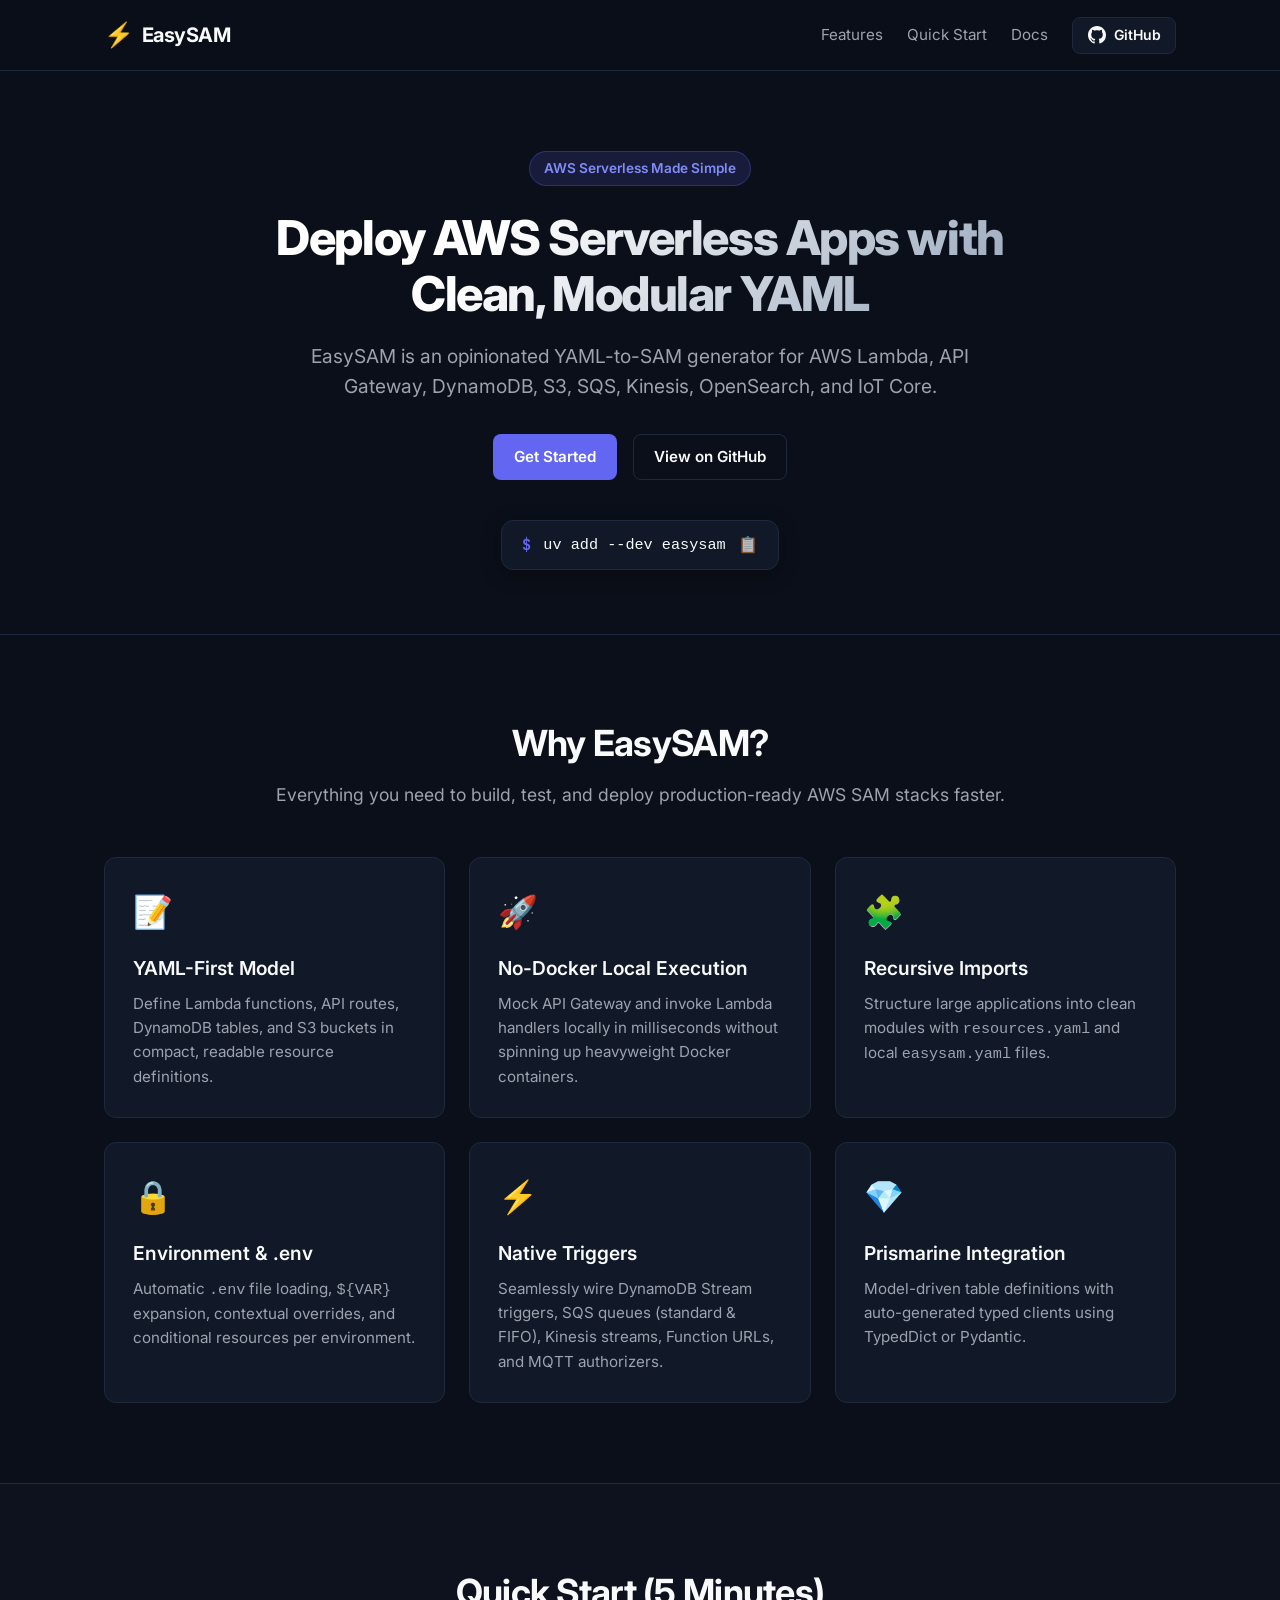
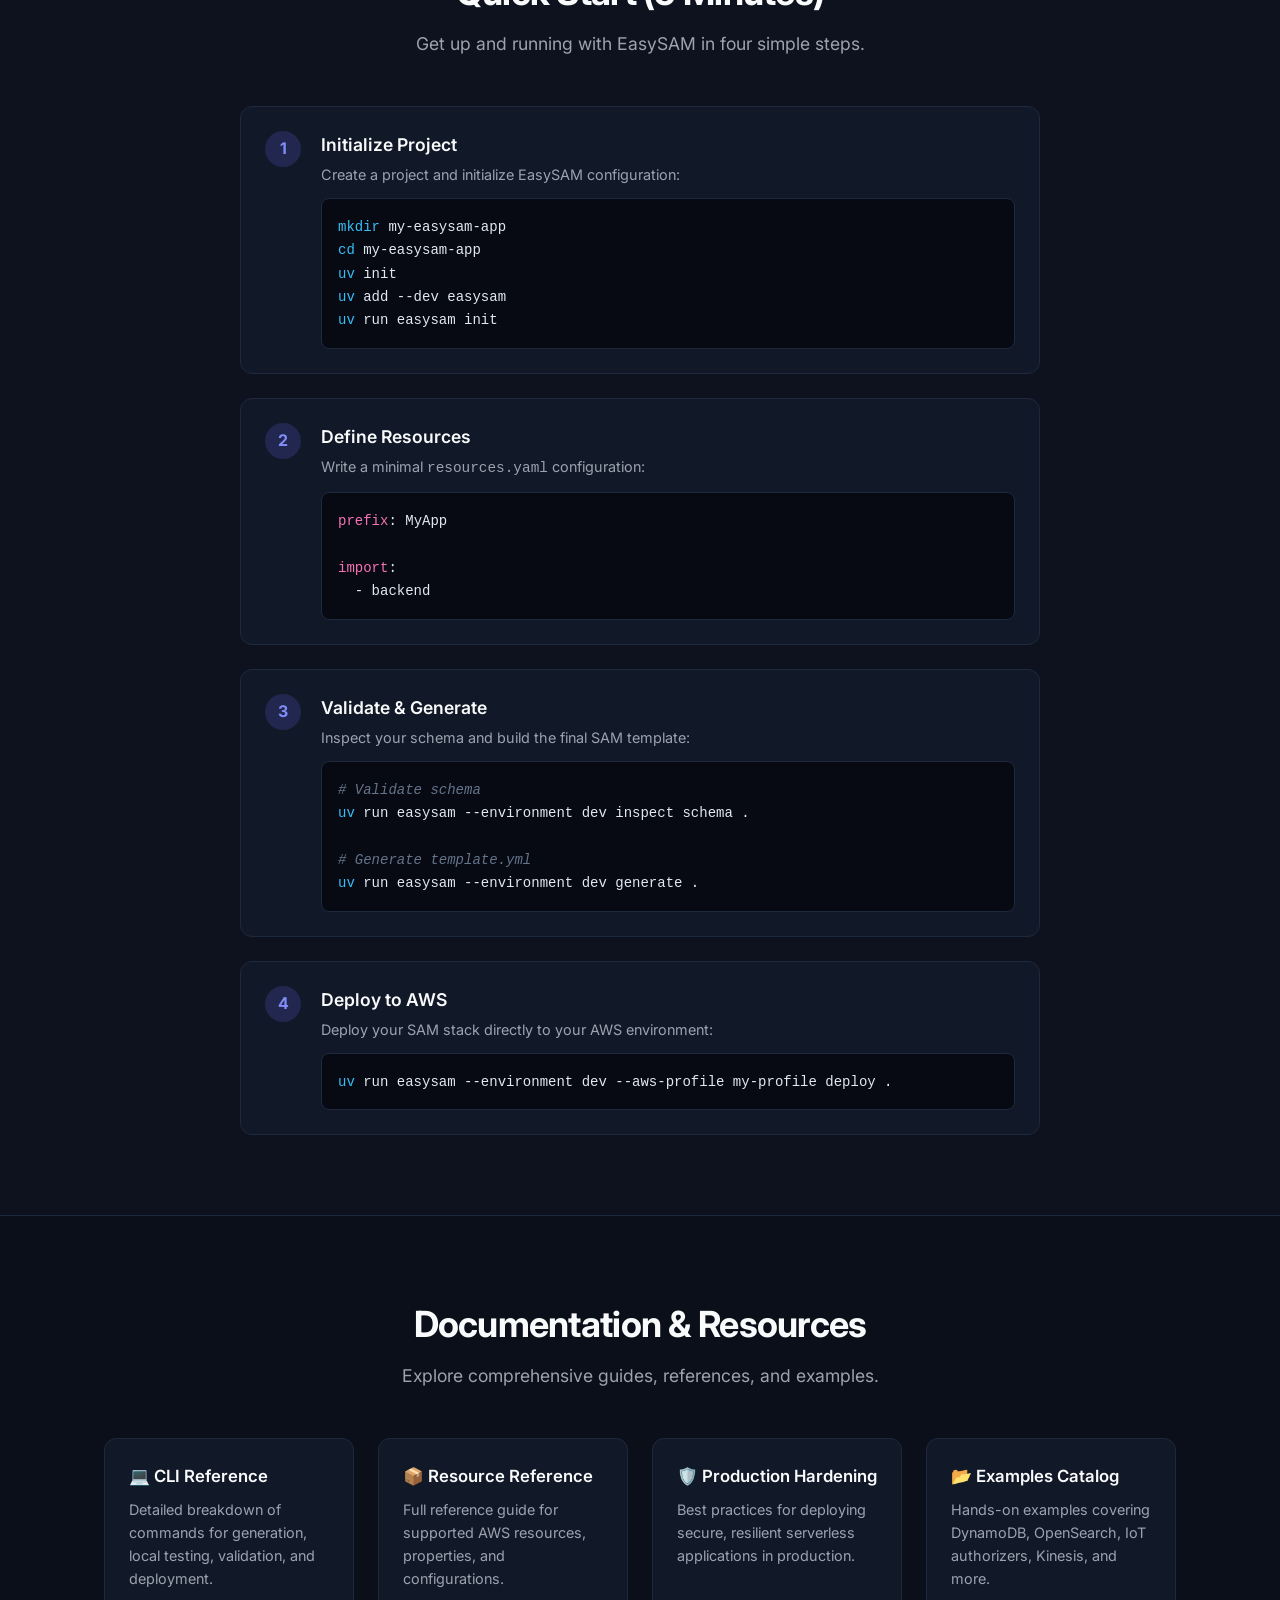
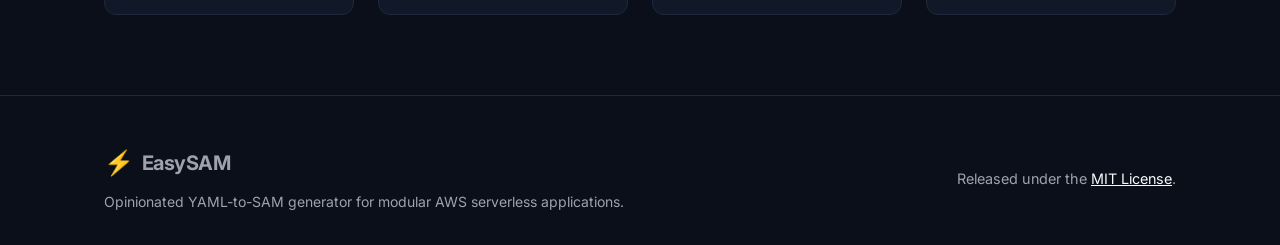
==== landing/index.html @ d0cbedf6 "feat: add concise dark-theme landing page for AWS Amplify deployment Co-authored-by: scartill <10559" ====
<!DOCTYPE html>
<html lang="en">
<head>
  <meta charset="UTF-8" />
  <meta name="viewport" content="width=device-width, initial-scale=1.0" />
  <title>EasySAM - YAML-to-SAM Generator for AWS Serverless Applications</title>
  <meta name="description" content="An opinionated YAML-to-SAM generator for modular AWS serverless applications with local execution, zero Docker dependencies, and seamless SAM template generation." />
  <link rel="stylesheet" href="styles.css" />
  <link rel="preconnect" href="https://fonts.googleapis.com">
  <link rel="preconnect" href="https://fonts.gstatic.com" crossorigin>
  <link href="https://fonts.googleapis.com/css2?family=Inter:wght@400;500;600;700;800&family=JetBrains+Mono:wght@400;500;600&display=swap" rel="stylesheet">
</head>
<body>
  <header class="navbar">
    <div class="container nav-container">
      <a href="#" class="brand">
        <span class="brand-icon">⚡</span>
        <span class="brand-text">EasySAM</span>
      </a>
      <nav class="nav-links">
        <a href="#features">Features</a>
        <a href="#quickstart">Quick Start</a>
        <a href="#docs">Docs</a>
        <a href="https://github.com/scartill/easysam" target="_blank" rel="noopener" class="btn btn-secondary nav-btn">
          <svg width="18" height="18" viewBox="0 0 24 24" fill="currentColor"><path d="M12 0C5.37 0 0 5.37 0 12c0 5.31 3.435 9.795 8.205 11.385.6.105.825-.255.825-.57 0-.285-.015-1.23-.015-2.235-3.015.555-3.795-.735-4.035-1.41-.135-.345-.72-1.41-1.23-1.695-.42-.225-1.02-.78-.015-.795.945-.015 1.62.87 1.845 1.23 1.08 1.815 2.805 1.305 3.495.99.105-.78.42-1.305.765-1.605-2.67-.3-5.46-1.335-5.46-5.925 0-1.305.465-2.385 1.23-3.225-.12-.3-.54-1.53.12-3.18 0 0 1.005-.315 3.3 1.23.96-.27 1.98-.405 3-.405s2.04.135 3 .405c2.295-1.56 3.3-1.23 3.3-1.23.66 1.65.24 2.88.12 3.18.765.84 1.23 1.905 1.23 3.225 0 4.605-2.805 5.625-5.475 5.925.435.375.81 1.095.81 2.22 0 1.605-.015 2.895-.015 3.3 0 .315.225.69.825.57A12.02 12.02 0 0024 12c0-6.63-5.37-12-12-12z"/></svg>
          GitHub
        </a>
      </nav>
    </div>
  </header>

  <main>
    <!-- Hero Section -->
    <section class="hero">
      <div class="container hero-content">
        <div class="badge">AWS Serverless Made Simple</div>
        <h1 class="hero-title">Deploy AWS Serverless Apps with Clean, Modular YAML</h1>
        <p class="hero-subtitle">
          EasySAM is an opinionated YAML-to-SAM generator for AWS Lambda, API Gateway, DynamoDB, S3, SQS, Kinesis, OpenSearch, and IoT Core.
        </p>

        <div class="hero-actions">
          <a href="#quickstart" class="btn btn-primary">Get Started</a>
          <a href="https://github.com/scartill/easysam" target="_blank" rel="noopener" class="btn btn-outline">View on GitHub</a>
        </div>

        <div class="command-box">
          <span class="command-prompt">$</span>
          <code>uv add --dev easysam</code>
          <button class="copy-btn" onclick="navigator.clipboard.writeText('uv add --dev easysam')" title="Copy to clipboard">
            📋
          </button>
        </div>
      </div>
    </section>

    <!-- Features Section -->
    <section id="features" class="features-section">
      <div class="container">
        <div class="section-header">
          <h2>Why EasySAM?</h2>
          <p>Everything you need to build, test, and deploy production-ready AWS SAM stacks faster.</p>
        </div>

        <div class="features-grid">
          <div class="feature-card">
            <div class="feature-icon">📝</div>
            <h3>YAML-First Model</h3>
            <p>Define Lambda functions, API routes, DynamoDB tables, and S3 buckets in compact, readable resource definitions.</p>
          </div>

          <div class="feature-card">
            <div class="feature-icon">🚀</div>
            <h3>No-Docker Local Execution</h3>
            <p>Mock API Gateway and invoke Lambda handlers locally in milliseconds without spinning up heavyweight Docker containers.</p>
          </div>

          <div class="feature-card">
            <div class="feature-icon">🧩</div>
            <h3>Recursive Imports</h3>
            <p>Structure large applications into clean modules with <code>resources.yaml</code> and local <code>easysam.yaml</code> files.</p>
          </div>

          <div class="feature-card">
            <div class="feature-icon">🔒</div>
            <h3>Environment & .env</h3>
            <p>Automatic <code>.env</code> file loading, <code>${VAR}</code> expansion, contextual overrides, and conditional resources per environment.</p>
          </div>

          <div class="feature-card">
            <div class="feature-icon">⚡</div>
            <h3>Native Triggers</h3>
            <p>Seamlessly wire DynamoDB Stream triggers, SQS queues (standard & FIFO), Kinesis streams, Function URLs, and MQTT authorizers.</p>
          </div>

          <div class="feature-card">
            <div class="feature-icon">💎</div>
            <h3>Prismarine Integration</h3>
            <p>Model-driven table definitions with auto-generated typed clients using TypedDict or Pydantic.</p>
          </div>
        </div>
      </div>
    </section>

    <!-- Quick Start Section -->
    <section id="quickstart" class="quickstart-section">
      <div class="container">
        <div class="section-header">
          <h2>Quick Start (5 Minutes)</h2>
          <p>Get up and running with EasySAM in four simple steps.</p>
        </div>

        <div class="code-steps">
          <div class="step-item">
            <div class="step-number">1</div>
            <div class="step-body">
              <h3>Initialize Project</h3>
              <p>Create a project and initialize EasySAM configuration:</p>
              <pre><code><span class="cmd">mkdir</span> my-easysam-app
<span class="cmd">cd</span> my-easysam-app
<span class="cmd">uv</span> init
<span class="cmd">uv</span> add --dev easysam
<span class="cmd">uv</span> run easysam init</code></pre>
            </div>
          </div>

          <div class="step-item">
            <div class="step-number">2</div>
            <div class="step-body">
              <h3>Define Resources</h3>
              <p>Write a minimal <code>resources.yaml</code> configuration:</p>
              <pre><code><span class="key">prefix</span>: MyApp

<span class="key">import</span>:
  - backend</code></pre>
            </div>
          </div>

          <div class="step-item">
            <div class="step-number">3</div>
            <div class="step-body">
              <h3>Validate & Generate</h3>
              <p>Inspect your schema and build the final SAM template:</p>
              <pre><code><span class="comment"># Validate schema</span>
<span class="cmd">uv</span> run easysam --environment dev inspect schema .

<span class="comment"># Generate template.yml</span>
<span class="cmd">uv</span> run easysam --environment dev generate .</code></pre>
            </div>
          </div>

          <div class="step-item">
            <div class="step-number">4</div>
            <div class="step-body">
              <h3>Deploy to AWS</h3>
              <p>Deploy your SAM stack directly to your AWS environment:</p>
              <pre><code><span class="cmd">uv</span> run easysam --environment dev --aws-profile my-profile deploy .</code></pre>
            </div>
          </div>
        </div>
      </div>
    </section>

    <!-- Documentation & Resources Section -->
    <section id="docs" class="docs-section">
      <div class="container">
        <div class="section-header">
          <h2>Documentation & Resources</h2>
          <p>Explore comprehensive guides, references, and examples.</p>
        </div>

        <div class="docs-grid">
          <a href="https://github.com/scartill/easysam/blob/main/docs/CLI_REFERENCE.md" target="_blank" rel="noopener" class="doc-card">
            <div class="doc-title">💻 CLI Reference</div>
            <p>Detailed breakdown of commands for generation, local testing, validation, and deployment.</p>
          </a>
          <a href="https://github.com/scartill/easysam/blob/main/docs/RESOURCE_REFERENCE.md" target="_blank" rel="noopener" class="doc-card">
            <div class="doc-title">📦 Resource Reference</div>
            <p>Full reference guide for supported AWS resources, properties, and configurations.</p>
          </a>
          <a href="https://github.com/scartill/easysam/blob/main/docs/PRODUCTION_HARDENING.md" target="_blank" rel="noopener" class="doc-card">
            <div class="doc-title">🛡️ Production Hardening</div>
            <p>Best practices for deploying secure, resilient serverless applications in production.</p>
          </a>
          <a href="https://github.com/scartill/easysam/tree/main/example" target="_blank" rel="noopener" class="doc-card">
            <div class="doc-title">📂 Examples Catalog</div>
            <p>Hands-on examples covering DynamoDB, OpenSearch, IoT authorizers, Kinesis, and more.</p>
          </a>
        </div>
      </div>
    </section>
  </main>

  <footer class="footer">
    <div class="container footer-content">
      <div class="footer-left">
        <div class="brand">
          <span class="brand-icon">⚡</span>
          <span class="brand-text">EasySAM</span>
        </div>
        <p>Opinionated YAML-to-SAM generator for modular AWS serverless applications.</p>
      </div>
      <div class="footer-right">
        <p>Released under the <a href="https://github.com/scartill/easysam/blob/main/LICENSE" target="_blank" rel="noopener">MIT License</a>.</p>
      </div>
    </div>
  </footer>
</body>
</html>
---- landing/styles.css ----
:root {
  --bg-color: #0b0f19;
  --bg-card: #111827;
  --bg-card-hover: #1f293d;
  --border-color: #1f293d;
  --border-highlight: #374151;
  --primary-color: #6366f1;
  --primary-hover: #4f46e5;
  --accent-color: #38bdf8;
  --text-main: #f9fafb;
  --text-muted: #9ca3af;
  --font-sans: 'Inter', -apple-system, BlinkMacSystemFont, sans-serif;
  --font-mono: 'JetBrains Mono', monospace;
  --container-max-width: 1120px;
}

* {
  box-sizing: border-box;
  margin: 0;
  padding: 0;
}

body {
  background-color: var(--bg-color);
  color: var(--text-main);
  font-family: var(--font-sans);
  line-height: 1.6;
  -webkit-font-smoothing: antialiased;
}

a {
  color: inherit;
  text-decoration: none;
}

.container {
  max-width: var(--container-max-width);
  margin: 0 auto;
  padding: 0 1.5rem;
}

/* Header & Navbar */
.navbar {
  position: sticky;
  top: 0;
  z-index: 50;
  background-color: rgba(11, 15, 25, 0.85);
  backdrop-filter: blur(12px);
  border-bottom: 1px solid var(--border-color);
  padding: 1rem 0;
}

.nav-container {
  display: flex;
  align-items: center;
  justify-content: space-between;
}

.brand {
  display: flex;
  align-items: center;
  gap: 0.5rem;
  font-weight: 700;
  font-size: 1.25rem;
  letter-spacing: -0.025em;
}

.brand-icon {
  font-size: 1.5rem;
}

.nav-links {
  display: flex;
  align-items: center;
  gap: 1.5rem;
  font-size: 0.95rem;
  color: var(--text-muted);
}

.nav-links a:hover {
  color: var(--text-main);
}

/* Buttons */
.btn {
  display: inline-flex;
  align-items: center;
  gap: 0.5rem;
  padding: 0.6rem 1.25rem;
  border-radius: 0.5rem;
  font-weight: 600;
  font-size: 0.95rem;
  transition: all 0.2s ease;
  cursor: pointer;
}

.btn-primary {
  background-color: var(--primary-color);
  color: #fff;
  border: 1px solid transparent;
}

.btn-primary:hover {
  background-color: var(--primary-hover);
}

.btn-secondary {
  background-color: var(--bg-card);
  color: var(--text-main);
  border: 1px solid var(--border-color);
}

.btn-secondary:hover {
  background-color: var(--bg-card-hover);
  border-color: var(--border-highlight);
}

.btn-outline {
  background-color: transparent;
  color: var(--text-main);
  border: 1px solid var(--border-color);
}

.btn-outline:hover {
  background-color: var(--bg-card);
  border-color: var(--border-highlight);
}

.nav-btn {
  padding: 0.4rem 0.9rem;
  font-size: 0.875rem;
}

/* Hero Section */
.hero {
  padding: 5rem 0 4rem;
  text-align: center;
}

.hero-content {
  display: flex;
  flex-direction: column;
  align-items: center;
  max-width: 800px;
}

.badge {
  display: inline-block;
  padding: 0.35rem 0.85rem;
  border-radius: 9999px;
  background-color: rgba(99, 102, 241, 0.15);
  color: #818cf8;
  border: 1px solid rgba(99, 102, 241, 0.3);
  font-size: 0.85rem;
  font-weight: 600;
  margin-bottom: 1.5rem;
}

.hero-title {
  font-size: 3rem;
  font-weight: 800;
  line-height: 1.15;
  letter-spacing: -0.03em;
  margin-bottom: 1.25rem;
  background: linear-gradient(135deg, #ffffff 30%, #94a3b8 100%);
  -webkit-background-clip: text;
  -webkit-text-fill-color: transparent;
}

.hero-subtitle {
  font-size: 1.2rem;
  color: var(--text-muted);
  margin-bottom: 2rem;
  max-width: 680px;
}

.hero-actions {
  display: flex;
  gap: 1rem;
  margin-bottom: 2.5rem;
}

.command-box {
  display: flex;
  align-items: center;
  gap: 0.75rem;
  background-color: var(--bg-card);
  border: 1px solid var(--border-color);
  padding: 0.75rem 1.25rem;
  border-radius: 0.75rem;
  font-family: var(--font-mono);
  font-size: 0.95rem;
  box-shadow: 0 4px 20px rgba(0, 0, 0, 0.3);
}

.command-prompt {
  color: #6366f1;
  font-weight: 700;
}

.copy-btn {
  background: none;
  border: none;
  cursor: pointer;
  font-size: 1rem;
  opacity: 0.7;
  transition: opacity 0.2s;
  color: var(--text-muted);
}

.copy-btn:hover {
  opacity: 1;
}

/* Sections Common */
.section-header {
  text-align: center;
  margin-bottom: 3rem;
}

.section-header h2 {
  font-size: 2.25rem;
  font-weight: 700;
  letter-spacing: -0.02em;
  margin-bottom: 0.5rem;
}

.section-header p {
  color: var(--text-muted);
  font-size: 1.1rem;
}

/* Features Section */
.features-section {
  padding: 5rem 0;
  border-top: 1px solid var(--border-color);
}

.features-grid {
  display: grid;
  grid-template-columns: repeat(auto-fit, minmax(320px, 1fr));
  gap: 1.5rem;
}

.feature-card {
  background-color: var(--bg-card);
  border: 1px solid var(--border-color);
  padding: 1.75rem;
  border-radius: 0.75rem;
  transition: transform 0.2s ease, border-color 0.2s ease;
}

.feature-card:hover {
  transform: translateY(-2px);
  border-color: var(--border-highlight);
  background-color: var(--bg-card-hover);
}

.feature-icon {
  font-size: 2rem;
  margin-bottom: 1rem;
}

.feature-card h3 {
  font-size: 1.2rem;
  font-weight: 600;
  margin-bottom: 0.5rem;
}

.feature-card p {
  color: var(--text-muted);
  font-size: 0.95rem;
}

/* Quick Start Section */
.quickstart-section {
  padding: 5rem 0;
  border-top: 1px solid var(--border-color);
  background-color: rgba(17, 24, 39, 0.4);
}

.code-steps {
  display: flex;
  flex-direction: column;
  gap: 1.5rem;
  max-width: 800px;
  margin: 0 auto;
}

.step-item {
  display: flex;
  gap: 1.25rem;
  background-color: var(--bg-card);
  border: 1px solid var(--border-color);
  padding: 1.5rem;
  border-radius: 0.75rem;
}

.step-number {
  display: flex;
  align-items: center;
  justify-content: center;
  width: 2.25rem;
  height: 2.25rem;
  border-radius: 50%;
  background-color: rgba(99, 102, 241, 0.2);
  color: #818cf8;
  font-weight: 700;
  flex-shrink: 0;
}

.step-body {
  flex-grow: 1;
}

.step-body h3 {
  font-size: 1.1rem;
  font-weight: 600;
  margin-bottom: 0.25rem;
}

.step-body p {
  color: var(--text-muted);
  font-size: 0.9rem;
  margin-bottom: 0.75rem;
}

pre {
  background-color: #070a12;
  border: 1px solid var(--border-color);
  padding: 1rem;
  border-radius: 0.5rem;
  font-family: var(--font-mono);
  font-size: 0.875rem;
  overflow-x: auto;
  color: #e2e8f0;
}

pre .cmd { color: #38bdf8; }
pre .key { color: #f472b6; }
pre .comment { color: #64748b; font-style: italic; }

/* Docs Section */
.docs-section {
  padding: 5rem 0;
  border-top: 1px solid var(--border-color);
}

.docs-grid {
  display: grid;
  grid-template-columns: repeat(auto-fit, minmax(240px, 1fr));
  gap: 1.5rem;
}

.doc-card {
  background-color: var(--bg-card);
  border: 1px solid var(--border-color);
  padding: 1.5rem;
  border-radius: 0.75rem;
  transition: all 0.2s ease;
  display: block;
}

.doc-card:hover {
  border-color: var(--primary-color);
  background-color: var(--bg-card-hover);
  transform: translateY(-2px);
}

.doc-title {
  font-weight: 600;
  font-size: 1.05rem;
  margin-bottom: 0.5rem;
}

.doc-card p {
  color: var(--text-muted);
  font-size: 0.9rem;
}

/* Footer */
.footer {
  border-top: 1px solid var(--border-color);
  padding: 3rem 0;
  color: var(--text-muted);
  font-size: 0.9rem;
}

.footer-content {
  display: flex;
  justify-content: space-between;
  align-items: center;
  flex-wrap: wrap;
  gap: 1.5rem;
}

.footer-left p {
  margin-top: 0.5rem;
  font-size: 0.875rem;
}

.footer-right a {
  color: var(--text-main);
  text-decoration: underline;
}

@media (max-width: 768px) {
  .hero-title {
    font-size: 2.25rem;
  }
  .nav-links {
    gap: 1rem;
  }
  .footer-content {
    flex-direction: column;
    align-items: flex-start;
  }
}
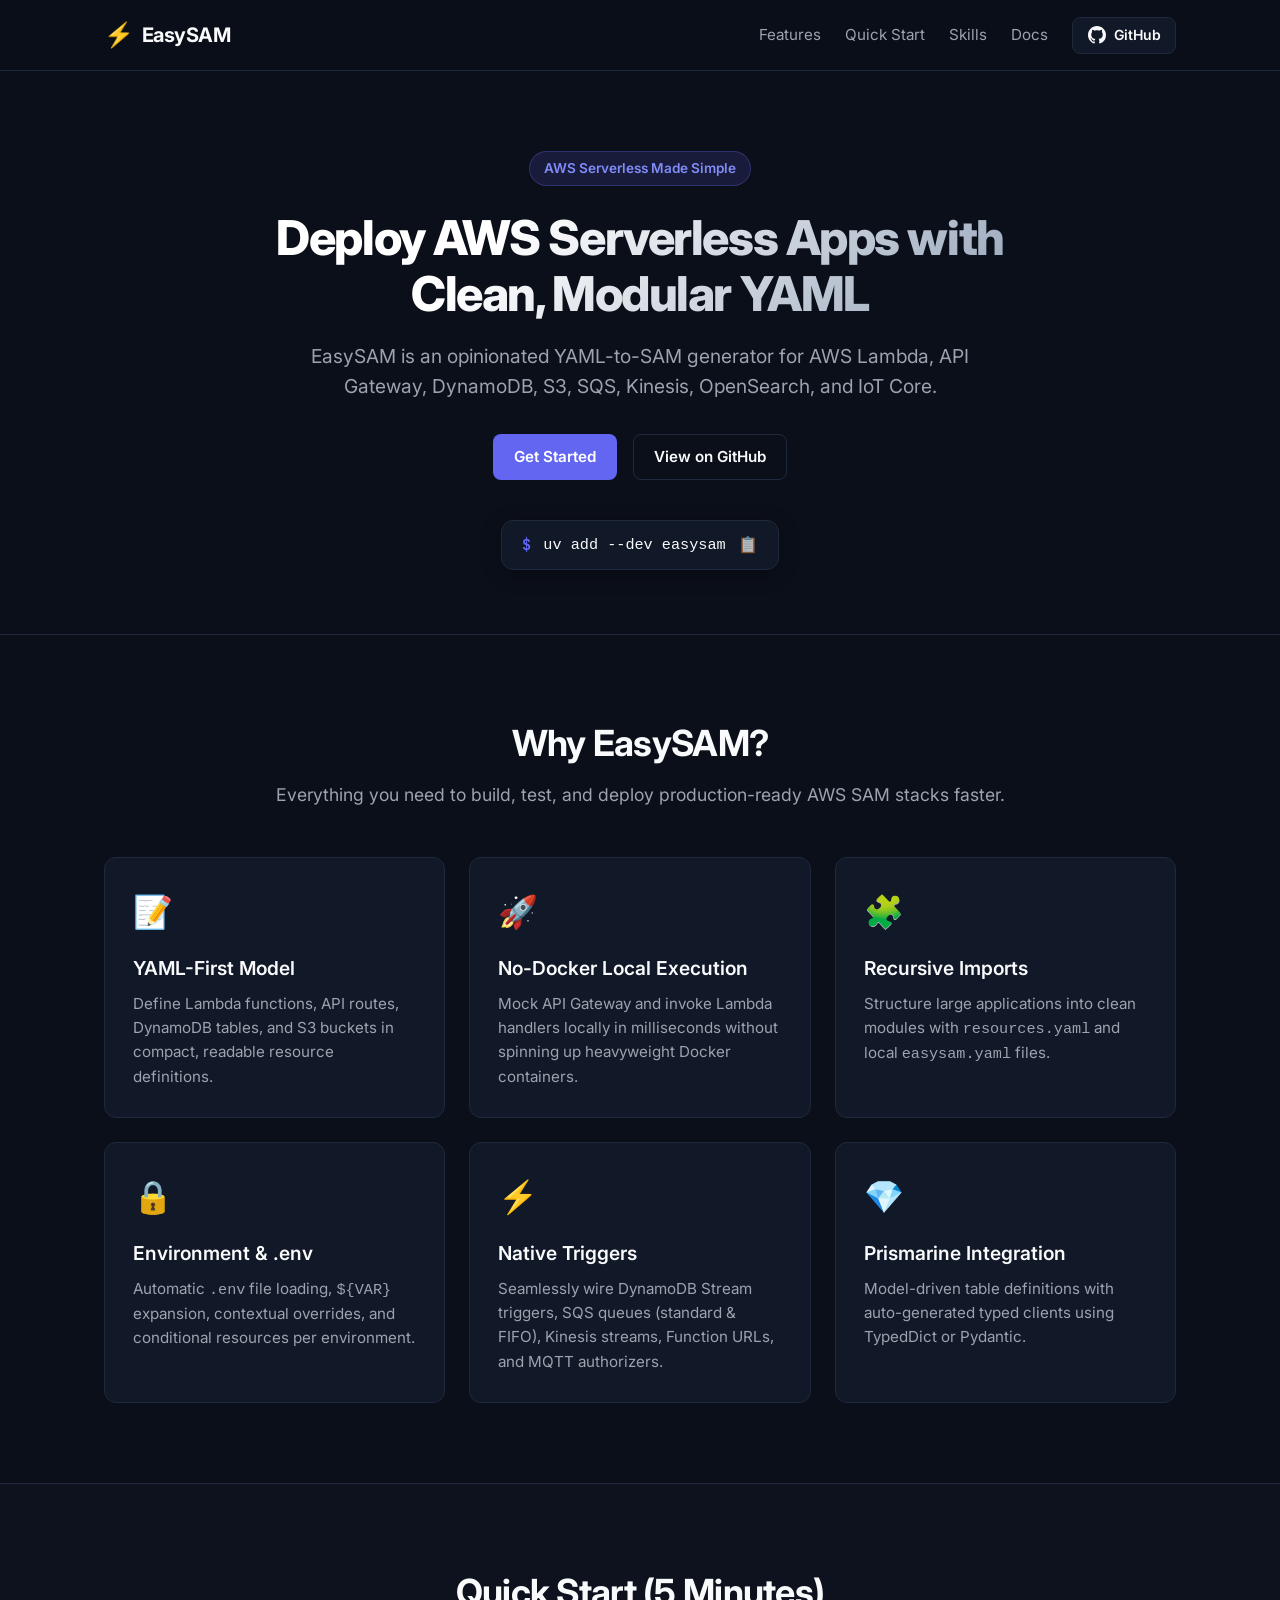
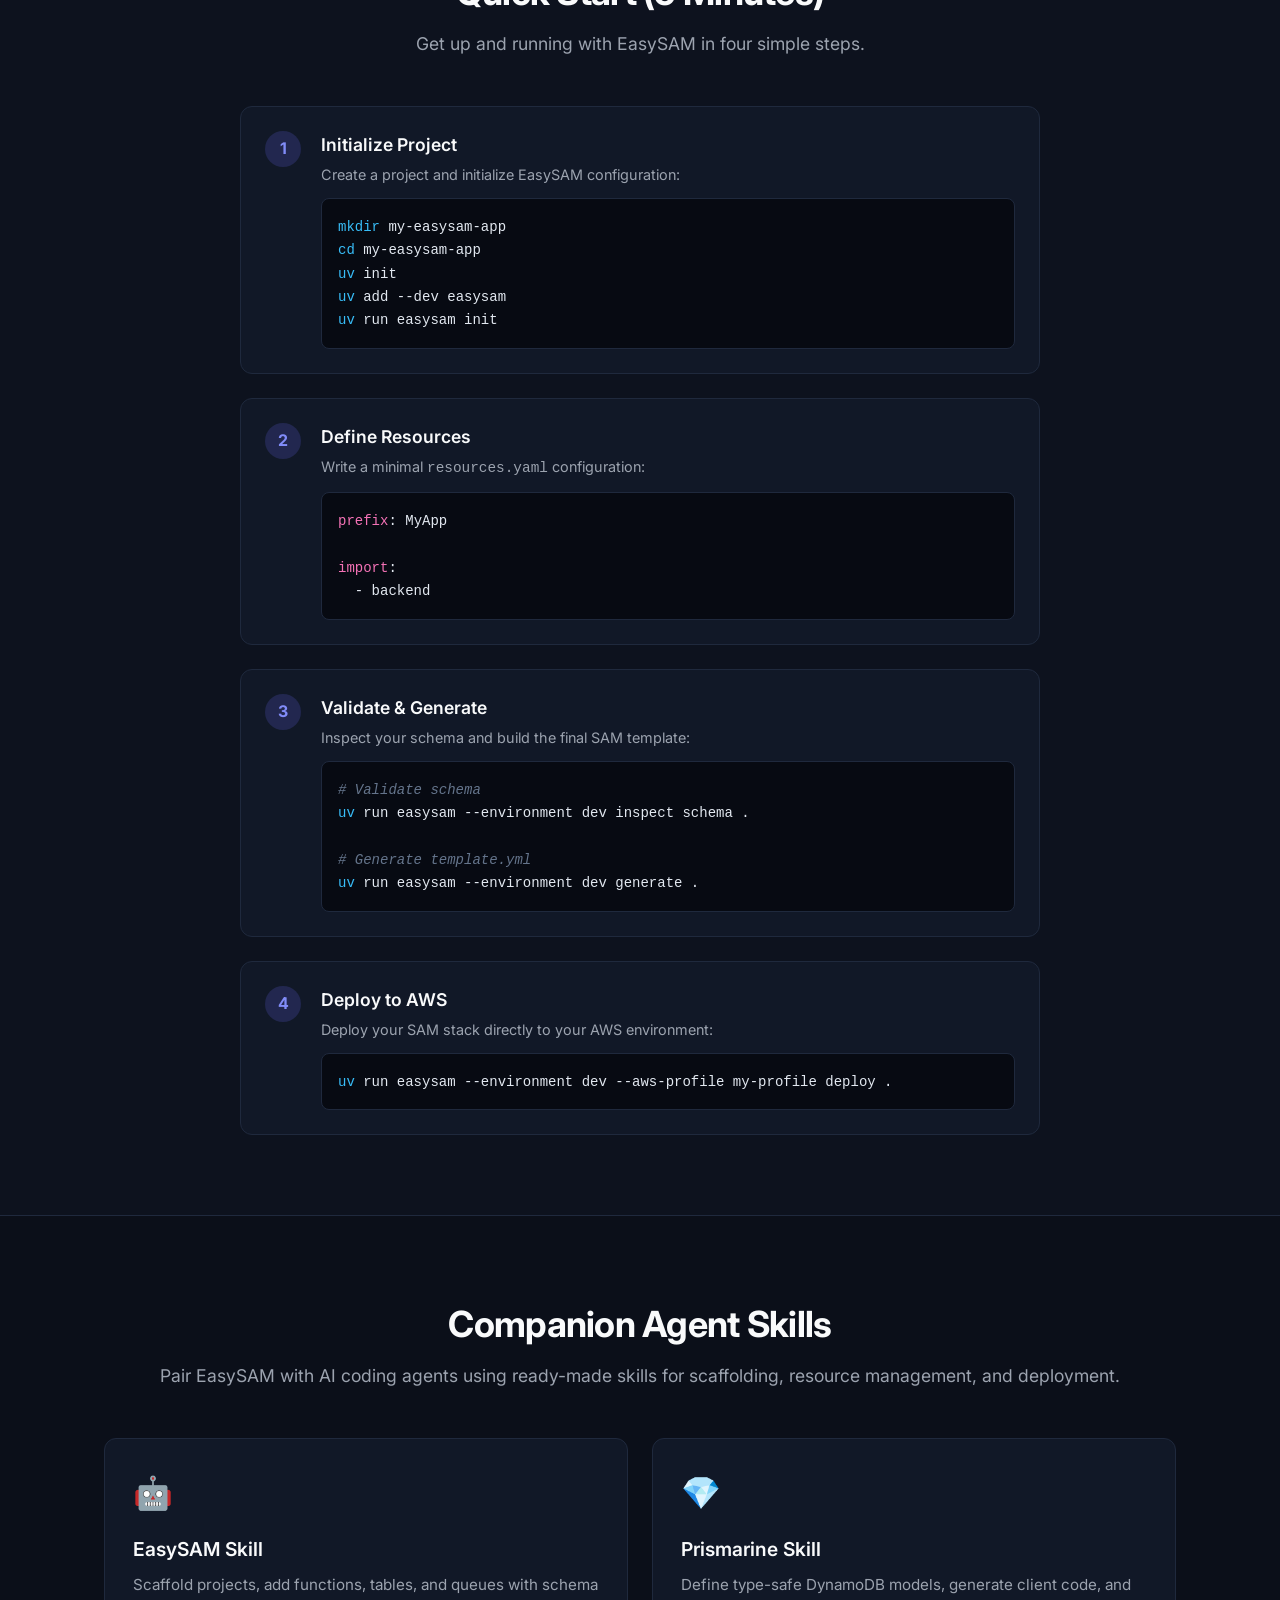
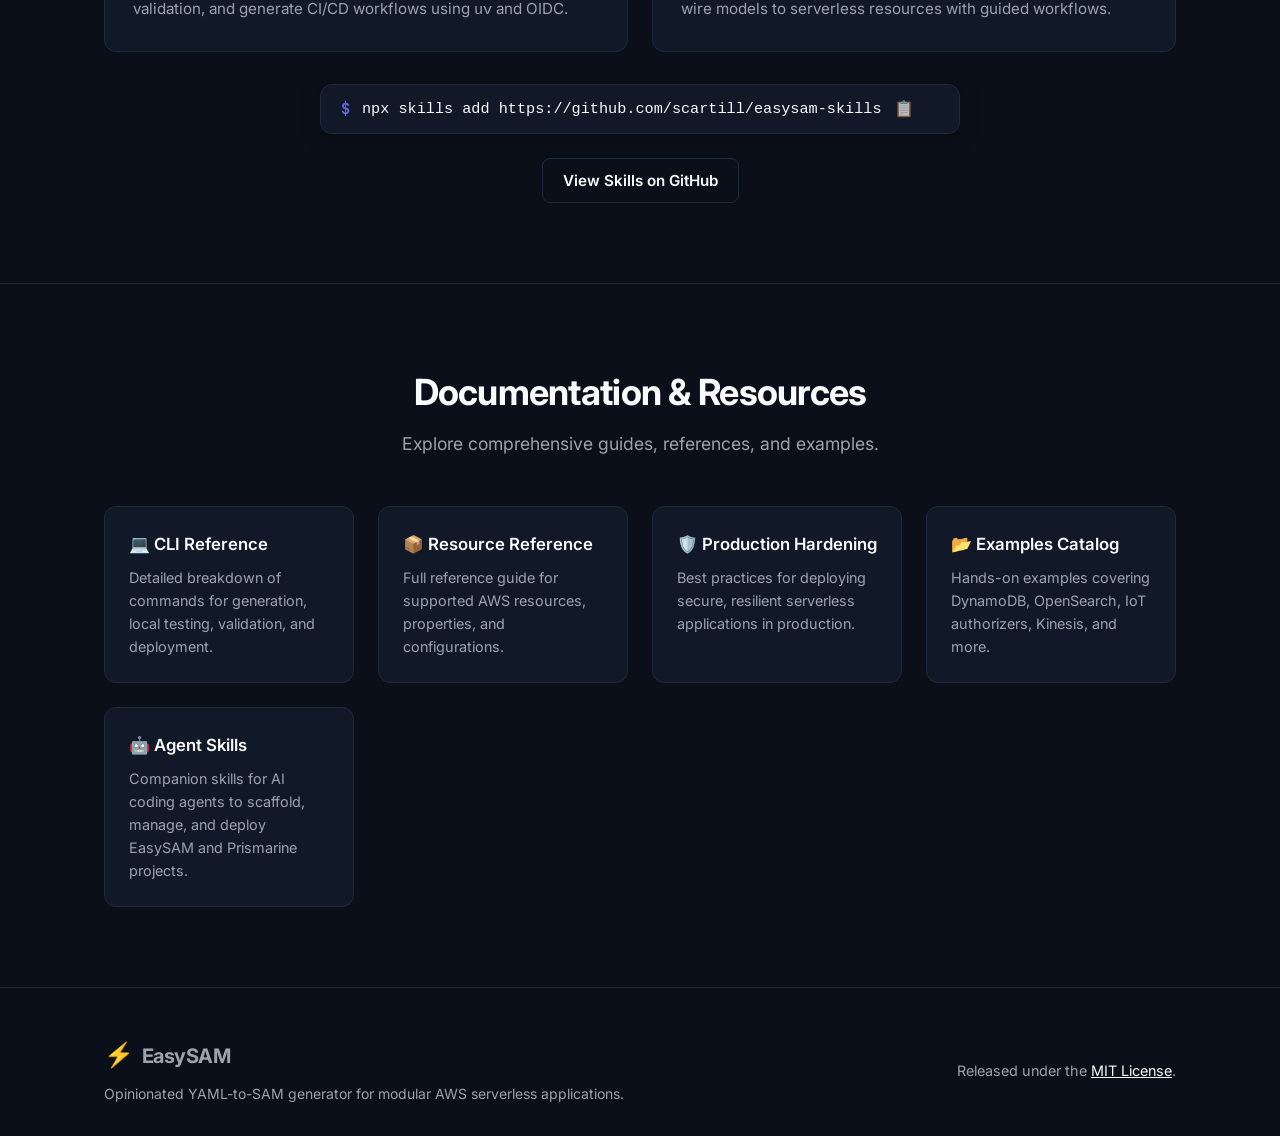
==== commit 3f04b3f7: "landing: Update skills section with new content and styling Refactors the skills section of the land" ====
--- a/landing/index.html
+++ b/landing/index.html
@@ -20,6 +20,7 @@
       <nav class="nav-links">
         <a href="#features">Features</a>
         <a href="#quickstart">Quick Start</a>
+        <a href="#skills">Skills</a>
         <a href="#docs">Docs</a>
         <a href="https://github.com/scartill/easysam" target="_blank" rel="noopener" class="btn btn-secondary nav-btn">
           <svg width="18" height="18" viewBox="0 0 24 24" fill="currentColor"><path d="M12 0C5.37 0 0 5.37 0 12c0 5.31 3.435 9.795 8.205 11.385.6.105.825-.255.825-.57 0-.285-.015-1.23-.015-2.235-3.015.555-3.795-.735-4.035-1.41-.135-.345-.72-1.41-1.23-1.695-.42-.225-1.02-.78-.015-.795.945-.015 1.62.87 1.845 1.23 1.08 1.815 2.805 1.305 3.495.99.105-.78.42-1.305.765-1.605-2.67-.3-5.46-1.335-5.46-5.925 0-1.305.465-2.385 1.23-3.225-.12-.3-.54-1.53.12-3.18 0 0 1.005-.315 3.3 1.23.96-.27 1.98-.405 3-.405s2.04.135 3 .405c2.295-1.56 3.3-1.23 3.3-1.23.66 1.65.24 2.88.12 3.18.765.84 1.23 1.905 1.23 3.225 0 4.605-2.805 5.625-5.475 5.925.435.375.81 1.095.81 2.22 0 1.605-.015 2.895-.015 3.3 0 .315.225.69.825.57A12.02 12.02 0 0024 12c0-6.63-5.37-12-12-12z"/></svg>
@@ -161,6 +162,41 @@
       </div>
     </section>
 
+    <!-- Companion Agent Skills Section -->
+    <section id="skills" class="skills-section">
+      <div class="container">
+        <div class="section-header">
+          <h2>Companion Agent Skills</h2>
+          <p>Pair EasySAM with AI coding agents using ready-made skills for scaffolding, resource management, and deployment.</p>
+        </div>
+
+        <div class="skills-grid">
+          <div class="skill-card">
+            <div class="skill-icon">🤖</div>
+            <h3>EasySAM Skill</h3>
+            <p>Scaffold projects, add functions, tables, and queues with schema validation, and generate CI/CD workflows using <code>uv</code> and OIDC.</p>
+          </div>
+          <div class="skill-card">
+            <div class="skill-icon">💎</div>
+            <h3>Prismarine Skill</h3>
+            <p>Define type-safe DynamoDB models, generate client code, and wire models to serverless resources with guided workflows.</p>
+          </div>
+        </div>
+
+        <div class="command-box">
+          <span class="command-prompt">$</span>
+          <code>npx skills add https://github.com/scartill/easysam-skills</code>
+          <button class="copy-btn" onclick="navigator.clipboard.writeText('npx skills add https://github.com/scartill/easysam-skills')" title="Copy to clipboard">
+            📋
+          </button>
+        </div>
+
+        <div class="skills-actions">
+          <a href="https://github.com/scartill/easysam-skills" target="_blank" rel="noopener" class="btn btn-outline">View Skills on GitHub</a>
+        </div>
+      </div>
+    </section>
+
     <!-- Documentation & Resources Section -->
     <section id="docs" class="docs-section">
       <div class="container">
@@ -185,6 +221,10 @@
           <a href="https://github.com/scartill/easysam/tree/main/example" target="_blank" rel="noopener" class="doc-card">
             <div class="doc-title">📂 Examples Catalog</div>
             <p>Hands-on examples covering DynamoDB, OpenSearch, IoT authorizers, Kinesis, and more.</p>
+          </a>
+          <a href="https://github.com/scartill/easysam-skills" target="_blank" rel="noopener" class="doc-card">
+            <div class="doc-title">🤖 Agent Skills</div>
+            <p>Companion skills for AI coding agents to scaffold, manage, and deploy EasySAM and Prismarine projects.</p>
           </a>
         </div>
       </div>
--- a/landing/styles.css
+++ b/landing/styles.css
@@ -340,6 +340,60 @@
 pre .key { color: #f472b6; }
 pre .comment { color: #64748b; font-style: italic; }
 
+/* Companion Skills Section */
+.skills-section {
+  padding: 5rem 0;
+  border-top: 1px solid var(--border-color);
+}
+
+.skills-grid {
+  display: grid;
+  grid-template-columns: repeat(auto-fit, minmax(320px, 1fr));
+  gap: 1.5rem;
+  margin-bottom: 2rem;
+}
+
+.skill-card {
+  background-color: var(--bg-card);
+  border: 1px solid var(--border-color);
+  padding: 1.75rem;
+  border-radius: 0.75rem;
+  transition: transform 0.2s ease, border-color 0.2s ease;
+}
+
+.skill-card:hover {
+  transform: translateY(-2px);
+  border-color: var(--border-highlight);
+  background-color: var(--bg-card-hover);
+}
+
+.skill-icon {
+  font-size: 2rem;
+  margin-bottom: 1rem;
+}
+
+.skill-card h3 {
+  font-size: 1.2rem;
+  font-weight: 600;
+  margin-bottom: 0.5rem;
+}
+
+.skill-card p {
+  color: var(--text-muted);
+  font-size: 0.95rem;
+}
+
+.skills-actions {
+  display: flex;
+  justify-content: center;
+  margin-top: 1.5rem;
+}
+
+.skills-section .command-box {
+  max-width: 640px;
+  margin: 0 auto;
+}
+
 /* Docs Section */
 .docs-section {
   padding: 5rem 0;
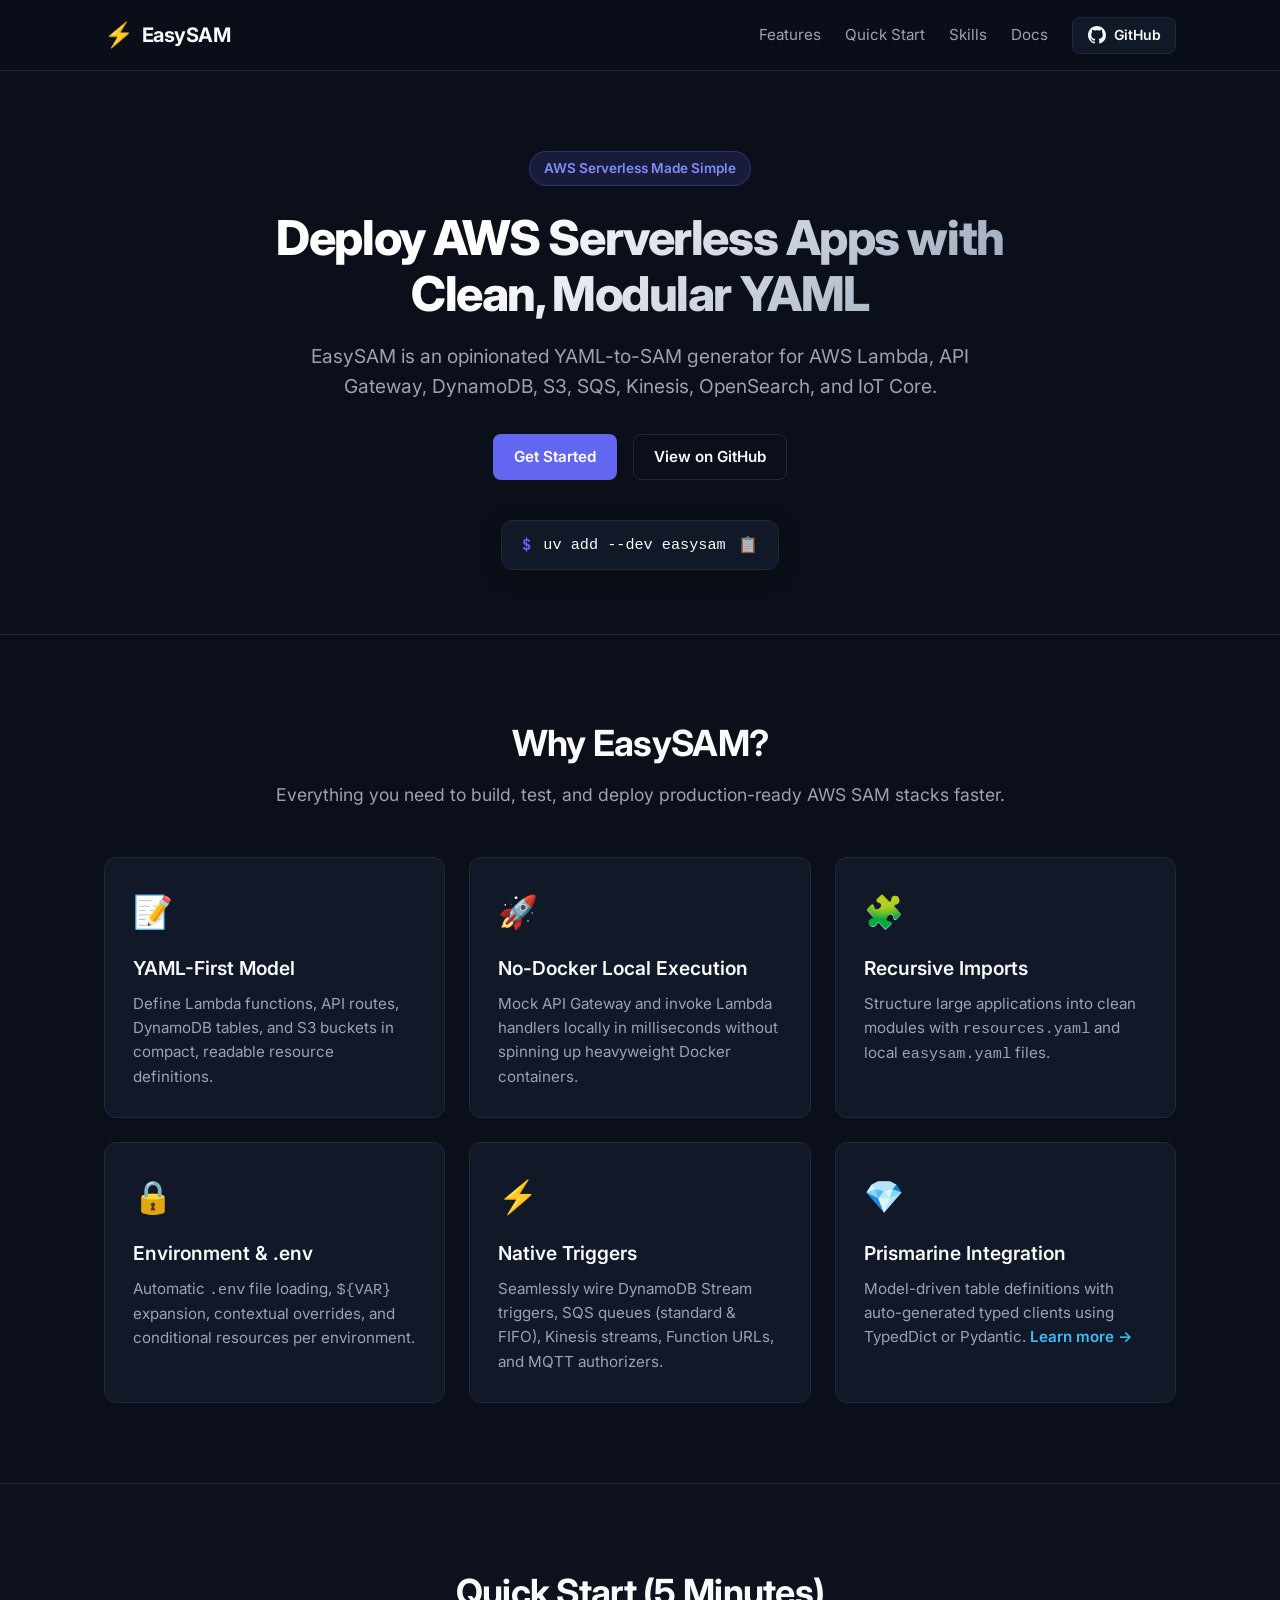
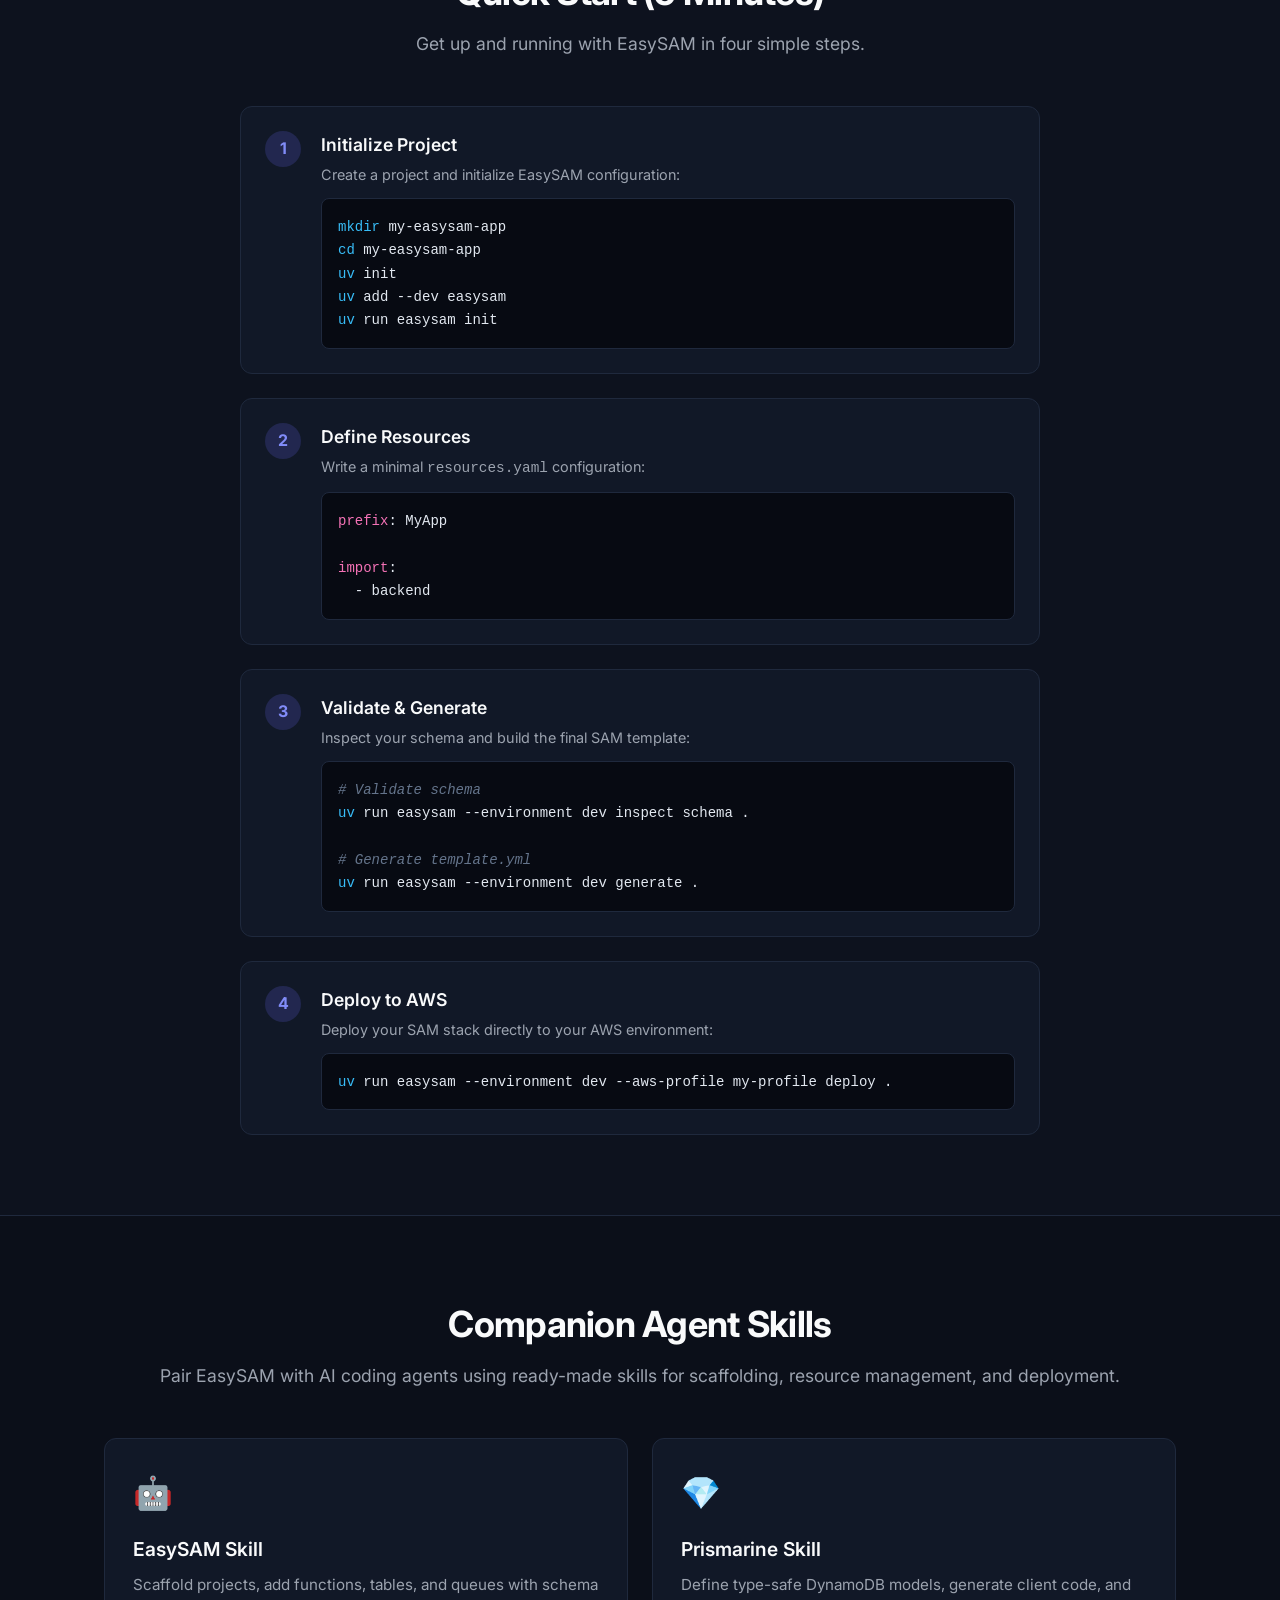
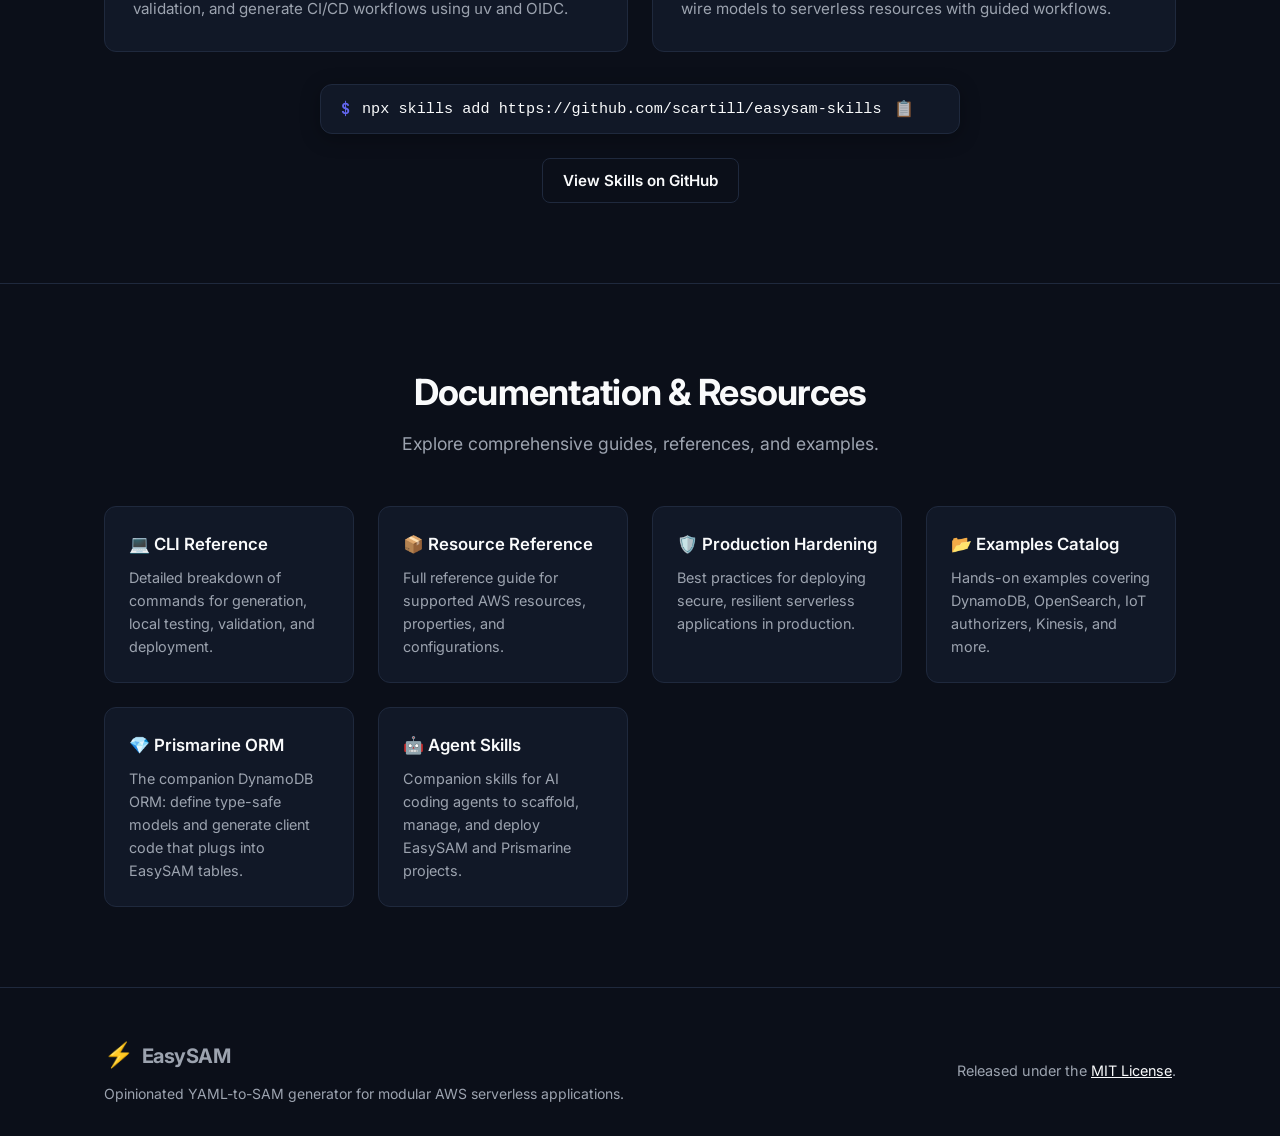
==== commit 5af60499: "landing: Update Prismarine links and styling Update links to Prismarine documentation and examples i" ====
--- a/landing/index.html
+++ b/landing/index.html
@@ -94,11 +94,11 @@
             <p>Seamlessly wire DynamoDB Stream triggers, SQS queues (standard & FIFO), Kinesis streams, Function URLs, and MQTT authorizers.</p>
           </div>
 
-          <div class="feature-card">
+          <a href="prismarine.html" class="feature-card feature-card-link">
             <div class="feature-icon">💎</div>
             <h3>Prismarine Integration</h3>
-            <p>Model-driven table definitions with auto-generated typed clients using TypedDict or Pydantic.</p>
-          </div>
+            <p>Model-driven table definitions with auto-generated typed clients using TypedDict or Pydantic. <span class="feature-more">Learn more →</span></p>
+          </a>
         </div>
       </div>
     </section>
@@ -222,6 +222,10 @@
             <div class="doc-title">📂 Examples Catalog</div>
             <p>Hands-on examples covering DynamoDB, OpenSearch, IoT authorizers, Kinesis, and more.</p>
           </a>
+          <a href="prismarine.html" class="doc-card">
+            <div class="doc-title">💎 Prismarine ORM</div>
+            <p>The companion DynamoDB ORM: define type-safe models and generate client code that plugs into EasySAM tables.</p>
+          </a>
           <a href="https://github.com/scartill/easysam-skills" target="_blank" rel="noopener" class="doc-card">
             <div class="doc-title">🤖 Agent Skills</div>
             <p>Companion skills for AI coding agents to scaffold, manage, and deploy EasySAM and Prismarine projects.</p>
--- a/landing/styles.css
+++ b/landing/styles.css
@@ -1,472 +1,547 @@
-:root {
-  --bg-color: #0b0f19;
-  --bg-card: #111827;
-  --bg-card-hover: #1f293d;
-  --border-color: #1f293d;
-  --border-highlight: #374151;
-  --primary-color: #6366f1;
-  --primary-hover: #4f46e5;
-  --accent-color: #38bdf8;
-  --text-main: #f9fafb;
-  --text-muted: #9ca3af;
-  --font-sans: 'Inter', -apple-system, BlinkMacSystemFont, sans-serif;
-  --font-mono: 'JetBrains Mono', monospace;
-  --container-max-width: 1120px;
-}
-
-* {
-  box-sizing: border-box;
-  margin: 0;
-  padding: 0;
-}
-
-body {
-  background-color: var(--bg-color);
-  color: var(--text-main);
-  font-family: var(--font-sans);
-  line-height: 1.6;
-  -webkit-font-smoothing: antialiased;
-}
-
-a {
-  color: inherit;
-  text-decoration: none;
-}
-
-.container {
-  max-width: var(--container-max-width);
-  margin: 0 auto;
-  padding: 0 1.5rem;
-}
-
-/* Header & Navbar */
-.navbar {
-  position: sticky;
-  top: 0;
-  z-index: 50;
-  background-color: rgba(11, 15, 25, 0.85);
-  backdrop-filter: blur(12px);
-  border-bottom: 1px solid var(--border-color);
-  padding: 1rem 0;
-}
-
-.nav-container {
-  display: flex;
-  align-items: center;
-  justify-content: space-between;
-}
-
-.brand {
-  display: flex;
-  align-items: center;
-  gap: 0.5rem;
-  font-weight: 700;
-  font-size: 1.25rem;
-  letter-spacing: -0.025em;
-}
-
-.brand-icon {
-  font-size: 1.5rem;
-}
-
-.nav-links {
-  display: flex;
-  align-items: center;
-  gap: 1.5rem;
-  font-size: 0.95rem;
-  color: var(--text-muted);
-}
-
-.nav-links a:hover {
-  color: var(--text-main);
-}
-
-/* Buttons */
-.btn {
-  display: inline-flex;
-  align-items: center;
-  gap: 0.5rem;
-  padding: 0.6rem 1.25rem;
-  border-radius: 0.5rem;
-  font-weight: 600;
-  font-size: 0.95rem;
-  transition: all 0.2s ease;
-  cursor: pointer;
-}
-
-.btn-primary {
-  background-color: var(--primary-color);
-  color: #fff;
-  border: 1px solid transparent;
-}
-
-.btn-primary:hover {
-  background-color: var(--primary-hover);
-}
-
-.btn-secondary {
-  background-color: var(--bg-card);
-  color: var(--text-main);
-  border: 1px solid var(--border-color);
-}
-
-.btn-secondary:hover {
-  background-color: var(--bg-card-hover);
-  border-color: var(--border-highlight);
-}
-
-.btn-outline {
-  background-color: transparent;
-  color: var(--text-main);
-  border: 1px solid var(--border-color);
-}
-
-.btn-outline:hover {
-  background-color: var(--bg-card);
-  border-color: var(--border-highlight);
-}
-
-.nav-btn {
-  padding: 0.4rem 0.9rem;
-  font-size: 0.875rem;
-}
-
-/* Hero Section */
-.hero {
-  padding: 5rem 0 4rem;
-  text-align: center;
-}
-
-.hero-content {
-  display: flex;
-  flex-direction: column;
-  align-items: center;
-  max-width: 800px;
-}
-
-.badge {
-  display: inline-block;
-  padding: 0.35rem 0.85rem;
-  border-radius: 9999px;
-  background-color: rgba(99, 102, 241, 0.15);
-  color: #818cf8;
-  border: 1px solid rgba(99, 102, 241, 0.3);
-  font-size: 0.85rem;
-  font-weight: 600;
-  margin-bottom: 1.5rem;
-}
-
-.hero-title {
-  font-size: 3rem;
-  font-weight: 800;
-  line-height: 1.15;
-  letter-spacing: -0.03em;
-  margin-bottom: 1.25rem;
-  background: linear-gradient(135deg, #ffffff 30%, #94a3b8 100%);
-  -webkit-background-clip: text;
-  -webkit-text-fill-color: transparent;
-}
-
-.hero-subtitle {
-  font-size: 1.2rem;
-  color: var(--text-muted);
-  margin-bottom: 2rem;
-  max-width: 680px;
-}
-
-.hero-actions {
-  display: flex;
-  gap: 1rem;
-  margin-bottom: 2.5rem;
-}
-
-.command-box {
-  display: flex;
-  align-items: center;
-  gap: 0.75rem;
-  background-color: var(--bg-card);
-  border: 1px solid var(--border-color);
-  padding: 0.75rem 1.25rem;
-  border-radius: 0.75rem;
-  font-family: var(--font-mono);
-  font-size: 0.95rem;
-  box-shadow: 0 4px 20px rgba(0, 0, 0, 0.3);
-}
-
-.command-prompt {
-  color: #6366f1;
-  font-weight: 700;
-}
-
-.copy-btn {
-  background: none;
-  border: none;
-  cursor: pointer;
-  font-size: 1rem;
-  opacity: 0.7;
-  transition: opacity 0.2s;
-  color: var(--text-muted);
-}
-
-.copy-btn:hover {
-  opacity: 1;
-}
-
-/* Sections Common */
-.section-header {
-  text-align: center;
-  margin-bottom: 3rem;
-}
-
-.section-header h2 {
-  font-size: 2.25rem;
-  font-weight: 700;
-  letter-spacing: -0.02em;
-  margin-bottom: 0.5rem;
-}
-
-.section-header p {
-  color: var(--text-muted);
-  font-size: 1.1rem;
-}
-
-/* Features Section */
-.features-section {
-  padding: 5rem 0;
-  border-top: 1px solid var(--border-color);
-}
-
-.features-grid {
-  display: grid;
-  grid-template-columns: repeat(auto-fit, minmax(320px, 1fr));
-  gap: 1.5rem;
-}
-
-.feature-card {
-  background-color: var(--bg-card);
-  border: 1px solid var(--border-color);
-  padding: 1.75rem;
-  border-radius: 0.75rem;
-  transition: transform 0.2s ease, border-color 0.2s ease;
-}
-
-.feature-card:hover {
-  transform: translateY(-2px);
-  border-color: var(--border-highlight);
-  background-color: var(--bg-card-hover);
-}
-
-.feature-icon {
-  font-size: 2rem;
-  margin-bottom: 1rem;
-}
-
-.feature-card h3 {
-  font-size: 1.2rem;
-  font-weight: 600;
-  margin-bottom: 0.5rem;
-}
-
-.feature-card p {
-  color: var(--text-muted);
-  font-size: 0.95rem;
-}
-
-/* Quick Start Section */
-.quickstart-section {
-  padding: 5rem 0;
-  border-top: 1px solid var(--border-color);
-  background-color: rgba(17, 24, 39, 0.4);
-}
-
-.code-steps {
-  display: flex;
-  flex-direction: column;
-  gap: 1.5rem;
-  max-width: 800px;
-  margin: 0 auto;
-}
-
-.step-item {
-  display: flex;
-  gap: 1.25rem;
-  background-color: var(--bg-card);
-  border: 1px solid var(--border-color);
-  padding: 1.5rem;
-  border-radius: 0.75rem;
-}
-
-.step-number {
-  display: flex;
-  align-items: center;
-  justify-content: center;
-  width: 2.25rem;
-  height: 2.25rem;
-  border-radius: 50%;
-  background-color: rgba(99, 102, 241, 0.2);
-  color: #818cf8;
-  font-weight: 700;
-  flex-shrink: 0;
-}
-
-.step-body {
-  flex-grow: 1;
-}
-
-.step-body h3 {
-  font-size: 1.1rem;
-  font-weight: 600;
-  margin-bottom: 0.25rem;
-}
-
-.step-body p {
-  color: var(--text-muted);
-  font-size: 0.9rem;
-  margin-bottom: 0.75rem;
-}
-
-pre {
-  background-color: #070a12;
-  border: 1px solid var(--border-color);
-  padding: 1rem;
-  border-radius: 0.5rem;
-  font-family: var(--font-mono);
-  font-size: 0.875rem;
-  overflow-x: auto;
-  color: #e2e8f0;
-}
-
-pre .cmd { color: #38bdf8; }
-pre .key { color: #f472b6; }
-pre .comment { color: #64748b; font-style: italic; }
-
-/* Companion Skills Section */
-.skills-section {
-  padding: 5rem 0;
-  border-top: 1px solid var(--border-color);
-}
-
-.skills-grid {
-  display: grid;
-  grid-template-columns: repeat(auto-fit, minmax(320px, 1fr));
-  gap: 1.5rem;
-  margin-bottom: 2rem;
-}
-
-.skill-card {
-  background-color: var(--bg-card);
-  border: 1px solid var(--border-color);
-  padding: 1.75rem;
-  border-radius: 0.75rem;
-  transition: transform 0.2s ease, border-color 0.2s ease;
-}
-
-.skill-card:hover {
-  transform: translateY(-2px);
-  border-color: var(--border-highlight);
-  background-color: var(--bg-card-hover);
-}
-
-.skill-icon {
-  font-size: 2rem;
-  margin-bottom: 1rem;
-}
-
-.skill-card h3 {
-  font-size: 1.2rem;
-  font-weight: 600;
-  margin-bottom: 0.5rem;
-}
-
-.skill-card p {
-  color: var(--text-muted);
-  font-size: 0.95rem;
-}
-
-.skills-actions {
-  display: flex;
-  justify-content: center;
-  margin-top: 1.5rem;
-}
-
-.skills-section .command-box {
-  max-width: 640px;
-  margin: 0 auto;
-}
-
-/* Docs Section */
-.docs-section {
-  padding: 5rem 0;
-  border-top: 1px solid var(--border-color);
-}
-
-.docs-grid {
-  display: grid;
-  grid-template-columns: repeat(auto-fit, minmax(240px, 1fr));
-  gap: 1.5rem;
-}
-
-.doc-card {
-  background-color: var(--bg-card);
-  border: 1px solid var(--border-color);
-  padding: 1.5rem;
-  border-radius: 0.75rem;
-  transition: all 0.2s ease;
-  display: block;
-}
-
-.doc-card:hover {
-  border-color: var(--primary-color);
-  background-color: var(--bg-card-hover);
-  transform: translateY(-2px);
-}
-
-.doc-title {
-  font-weight: 600;
-  font-size: 1.05rem;
-  margin-bottom: 0.5rem;
-}
-
-.doc-card p {
-  color: var(--text-muted);
-  font-size: 0.9rem;
-}
-
-/* Footer */
-.footer {
-  border-top: 1px solid var(--border-color);
-  padding: 3rem 0;
-  color: var(--text-muted);
-  font-size: 0.9rem;
-}
-
-.footer-content {
-  display: flex;
-  justify-content: space-between;
-  align-items: center;
-  flex-wrap: wrap;
-  gap: 1.5rem;
-}
-
-.footer-left p {
-  margin-top: 0.5rem;
-  font-size: 0.875rem;
-}
-
-.footer-right a {
-  color: var(--text-main);
-  text-decoration: underline;
-}
-
-@media (max-width: 768px) {
-  .hero-title {
-    font-size: 2.25rem;
-  }
-  .nav-links {
-    gap: 1rem;
-  }
-  .footer-content {
-    flex-direction: column;
-    align-items: flex-start;
-  }
-}
+:root {
+  --bg-color: #0b0f19;
+  --bg-card: #111827;
+  --bg-card-hover: #1f293d;
+  --border-color: #1f293d;
+  --border-highlight: #374151;
+  --primary-color: #6366f1;
+  --primary-hover: #4f46e5;
+  --accent-color: #38bdf8;
+  --text-main: #f9fafb;
+  --text-muted: #9ca3af;
+  --font-sans: 'Inter', -apple-system, BlinkMacSystemFont, sans-serif;
+  --font-mono: 'JetBrains Mono', monospace;
+  --container-max-width: 1120px;
+}
+
+* {
+  box-sizing: border-box;
+  margin: 0;
+  padding: 0;
+}
+
+body {
+  background-color: var(--bg-color);
+  color: var(--text-main);
+  font-family: var(--font-sans);
+  line-height: 1.6;
+  -webkit-font-smoothing: antialiased;
+}
+
+a {
+  color: inherit;
+  text-decoration: none;
+}
+
+.container {
+  max-width: var(--container-max-width);
+  margin: 0 auto;
+  padding: 0 1.5rem;
+}
+
+/* Header & Navbar */
+.navbar {
+  position: sticky;
+  top: 0;
+  z-index: 50;
+  background-color: rgba(11, 15, 25, 0.85);
+  backdrop-filter: blur(12px);
+  border-bottom: 1px solid var(--border-color);
+  padding: 1rem 0;
+}
+
+.nav-container {
+  display: flex;
+  align-items: center;
+  justify-content: space-between;
+}
+
+.brand {
+  display: flex;
+  align-items: center;
+  gap: 0.5rem;
+  font-weight: 700;
+  font-size: 1.25rem;
+  letter-spacing: -0.025em;
+}
+
+.brand-icon {
+  font-size: 1.5rem;
+}
+
+.nav-links {
+  display: flex;
+  align-items: center;
+  gap: 1.5rem;
+  font-size: 0.95rem;
+  color: var(--text-muted);
+}
+
+.nav-links a:hover {
+  color: var(--text-main);
+}
+
+/* Buttons */
+.btn {
+  display: inline-flex;
+  align-items: center;
+  gap: 0.5rem;
+  padding: 0.6rem 1.25rem;
+  border-radius: 0.5rem;
+  font-weight: 600;
+  font-size: 0.95rem;
+  transition: all 0.2s ease;
+  cursor: pointer;
+}
+
+.btn-primary {
+  background-color: var(--primary-color);
+  color: #fff;
+  border: 1px solid transparent;
+}
+
+.btn-primary:hover {
+  background-color: var(--primary-hover);
+}
+
+.btn-secondary {
+  background-color: var(--bg-card);
+  color: var(--text-main);
+  border: 1px solid var(--border-color);
+}
+
+.btn-secondary:hover {
+  background-color: var(--bg-card-hover);
+  border-color: var(--border-highlight);
+}
+
+.btn-outline {
+  background-color: transparent;
+  color: var(--text-main);
+  border: 1px solid var(--border-color);
+}
+
+.btn-outline:hover {
+  background-color: var(--bg-card);
+  border-color: var(--border-highlight);
+}
+
+.nav-btn {
+  padding: 0.4rem 0.9rem;
+  font-size: 0.875rem;
+}
+
+/* Hero Section */
+.hero {
+  padding: 5rem 0 4rem;
+  text-align: center;
+}
+
+.hero-content {
+  display: flex;
+  flex-direction: column;
+  align-items: center;
+  max-width: 800px;
+}
+
+.badge {
+  display: inline-block;
+  padding: 0.35rem 0.85rem;
+  border-radius: 9999px;
+  background-color: rgba(99, 102, 241, 0.15);
+  color: #818cf8;
+  border: 1px solid rgba(99, 102, 241, 0.3);
+  font-size: 0.85rem;
+  font-weight: 600;
+  margin-bottom: 1.5rem;
+}
+
+.hero-title {
+  font-size: 3rem;
+  font-weight: 800;
+  line-height: 1.15;
+  letter-spacing: -0.03em;
+  margin-bottom: 1.25rem;
+  background: linear-gradient(135deg, #ffffff 30%, #94a3b8 100%);
+  -webkit-background-clip: text;
+  -webkit-text-fill-color: transparent;
+}
+
+.hero-subtitle {
+  font-size: 1.2rem;
+  color: var(--text-muted);
+  margin-bottom: 2rem;
+  max-width: 680px;
+}
+
+.hero-actions {
+  display: flex;
+  gap: 1rem;
+  margin-bottom: 2.5rem;
+}
+
+.command-box {
+  display: flex;
+  align-items: center;
+  gap: 0.75rem;
+  background-color: var(--bg-card);
+  border: 1px solid var(--border-color);
+  padding: 0.75rem 1.25rem;
+  border-radius: 0.75rem;
+  font-family: var(--font-mono);
+  font-size: 0.95rem;
+  box-shadow: 0 4px 20px rgba(0, 0, 0, 0.3);
+}
+
+.command-prompt {
+  color: #6366f1;
+  font-weight: 700;
+}
+
+.copy-btn {
+  background: none;
+  border: none;
+  cursor: pointer;
+  font-size: 1rem;
+  opacity: 0.7;
+  transition: opacity 0.2s;
+  color: var(--text-muted);
+}
+
+.copy-btn:hover {
+  opacity: 1;
+}
+
+/* Sections Common */
+.section-header {
+  text-align: center;
+  margin-bottom: 3rem;
+}
+
+.section-header h2 {
+  font-size: 2.25rem;
+  font-weight: 700;
+  letter-spacing: -0.02em;
+  margin-bottom: 0.5rem;
+}
+
+.section-header p {
+  color: var(--text-muted);
+  font-size: 1.1rem;
+}
+
+/* Features Section */
+.features-section {
+  padding: 5rem 0;
+  border-top: 1px solid var(--border-color);
+}
+
+.features-grid {
+  display: grid;
+  grid-template-columns: repeat(auto-fit, minmax(320px, 1fr));
+  gap: 1.5rem;
+}
+
+.feature-card {
+  background-color: var(--bg-card);
+  border: 1px solid var(--border-color);
+  padding: 1.75rem;
+  border-radius: 0.75rem;
+  transition: transform 0.2s ease, border-color 0.2s ease;
+}
+
+.feature-card:hover {
+  transform: translateY(-2px);
+  border-color: var(--border-highlight);
+  background-color: var(--bg-card-hover);
+}
+
+.feature-icon {
+  font-size: 2rem;
+  margin-bottom: 1rem;
+}
+
+.feature-card h3 {
+  font-size: 1.2rem;
+  font-weight: 600;
+  margin-bottom: 0.5rem;
+}
+
+.feature-card p {
+  color: var(--text-muted);
+  font-size: 0.95rem;
+}
+
+.feature-card-link {
+  display: block;
+  cursor: pointer;
+}
+
+.feature-more {
+  color: var(--accent-color);
+  font-weight: 600;
+  white-space: nowrap;
+}
+
+/* Quick Start Section */
+.quickstart-section {
+  padding: 5rem 0;
+  border-top: 1px solid var(--border-color);
+  background-color: rgba(17, 24, 39, 0.4);
+}
+
+.code-steps {
+  display: flex;
+  flex-direction: column;
+  gap: 1.5rem;
+  max-width: 800px;
+  margin: 0 auto;
+}
+
+.step-item {
+  display: flex;
+  gap: 1.25rem;
+  background-color: var(--bg-card);
+  border: 1px solid var(--border-color);
+  padding: 1.5rem;
+  border-radius: 0.75rem;
+}
+
+.step-number {
+  display: flex;
+  align-items: center;
+  justify-content: center;
+  width: 2.25rem;
+  height: 2.25rem;
+  border-radius: 50%;
+  background-color: rgba(99, 102, 241, 0.2);
+  color: #818cf8;
+  font-weight: 700;
+  flex-shrink: 0;
+}
+
+.step-body {
+  flex-grow: 1;
+}
+
+.step-body h3 {
+  font-size: 1.1rem;
+  font-weight: 600;
+  margin-bottom: 0.25rem;
+}
+
+.step-body p {
+  color: var(--text-muted);
+  font-size: 0.9rem;
+  margin-bottom: 0.75rem;
+}
+
+pre {
+  background-color: #070a12;
+  border: 1px solid var(--border-color);
+  padding: 1rem;
+  border-radius: 0.5rem;
+  font-family: var(--font-mono);
+  font-size: 0.875rem;
+  overflow-x: auto;
+  color: #e2e8f0;
+}
+
+pre .cmd { color: #38bdf8; }
+pre .key { color: #f472b6; }
+pre .comment { color: #64748b; font-style: italic; }
+
+/* Companion Skills Section */
+.skills-section {
+  padding: 5rem 0;
+  border-top: 1px solid var(--border-color);
+}
+
+.skills-grid {
+  display: grid;
+  grid-template-columns: repeat(auto-fit, minmax(320px, 1fr));
+  gap: 1.5rem;
+  margin-bottom: 2rem;
+}
+
+.skill-card {
+  background-color: var(--bg-card);
+  border: 1px solid var(--border-color);
+  padding: 1.75rem;
+  border-radius: 0.75rem;
+  transition: transform 0.2s ease, border-color 0.2s ease;
+}
+
+.skill-card:hover {
+  transform: translateY(-2px);
+  border-color: var(--border-highlight);
+  background-color: var(--bg-card-hover);
+}
+
+.skill-icon {
+  font-size: 2rem;
+  margin-bottom: 1rem;
+}
+
+.skill-card h3 {
+  font-size: 1.2rem;
+  font-weight: 600;
+  margin-bottom: 0.5rem;
+}
+
+.skill-card p {
+  color: var(--text-muted);
+  font-size: 0.95rem;
+}
+
+.skills-actions {
+  display: flex;
+  justify-content: center;
+  margin-top: 1.5rem;
+}
+
+.skills-section .command-box {
+  max-width: 640px;
+  margin: 0 auto;
+}
+
+/* Docs Section */
+.docs-section {
+  padding: 5rem 0;
+  border-top: 1px solid var(--border-color);
+}
+
+.docs-grid {
+  display: grid;
+  grid-template-columns: repeat(auto-fit, minmax(240px, 1fr));
+  gap: 1.5rem;
+}
+
+.doc-card {
+  background-color: var(--bg-card);
+  border: 1px solid var(--border-color);
+  padding: 1.5rem;
+  border-radius: 0.75rem;
+  transition: all 0.2s ease;
+  display: block;
+}
+
+.doc-card:hover {
+  border-color: var(--primary-color);
+  background-color: var(--bg-card-hover);
+  transform: translateY(-2px);
+}
+
+.doc-title {
+  font-weight: 600;
+  font-size: 1.05rem;
+  margin-bottom: 0.5rem;
+}
+
+.doc-card p {
+  color: var(--text-muted);
+  font-size: 0.9rem;
+}
+
+/* Footer */
+.footer {
+  border-top: 1px solid var(--border-color);
+  padding: 3rem 0;
+  color: var(--text-muted);
+  font-size: 0.9rem;
+}
+
+.footer-content {
+  display: flex;
+  justify-content: space-between;
+  align-items: center;
+  flex-wrap: wrap;
+  gap: 1.5rem;
+}
+
+.footer-left p {
+  margin-top: 0.5rem;
+  font-size: 0.875rem;
+}
+
+.footer-right a {
+  color: var(--text-main);
+  text-decoration: underline;
+}
+
+@media (max-width: 768px) {
+  .hero-title {
+    font-size: 2.25rem;
+  }
+  .nav-links {
+    gap: 1rem;
+  }
+  .footer-content {
+    flex-direction: column;
+    align-items: flex-start;
+  }
+}
+
+
+/* Prismarine Subpage Theme (emerald/teal gem palette) */
+.theme-prismarine {
+  --primary-color: #10b981;
+  --primary-hover: #059669;
+  --accent-color: #2dd4bf;
+}
+
+.theme-prismarine .badge {
+  background-color: rgba(16, 185, 129, 0.15);
+  color: #34d399;
+  border-color: rgba(16, 185, 129, 0.3);
+}
+
+.theme-prismarine .command-prompt {
+  color: #10b981;
+}
+
+.theme-prismarine .step-number {
+  background-color: rgba(16, 185, 129, 0.2);
+  color: #34d399;
+}
+
+.theme-prismarine pre .cmd { color: #2dd4bf; }
+.theme-prismarine pre .key { color: #34d399; }
+
+.theme-prismarine .doc-card:hover {
+  border-color: var(--primary-color);
+}
+
+.theme-prismarine .footer-left p a,
+.theme-prismarine .integration-card a {
+  color: #34d399;
+  text-decoration: underline;
+}
+
+/* EasySAM Integration Highlight */
+.integration-section {
+  padding: 5rem 0;
+  border-top: 1px solid var(--border-color);
+  background-color: rgba(17, 24, 39, 0.4);
+}
+
+.integration-card {
+  max-width: 800px;
+  margin: 0 auto;
+  background-color: var(--bg-card);
+  border: 1px solid var(--border-color);
+  padding: 2rem;
+  border-radius: 0.75rem;
+}
+
+.integration-card > p {
+  color: var(--text-muted);
+  font-size: 1rem;
+  margin-bottom: 1.5rem;
+}
+
+.integration-actions {
+  display: flex;
+  justify-content: flex-start;
+  margin-top: 1.5rem;
+}
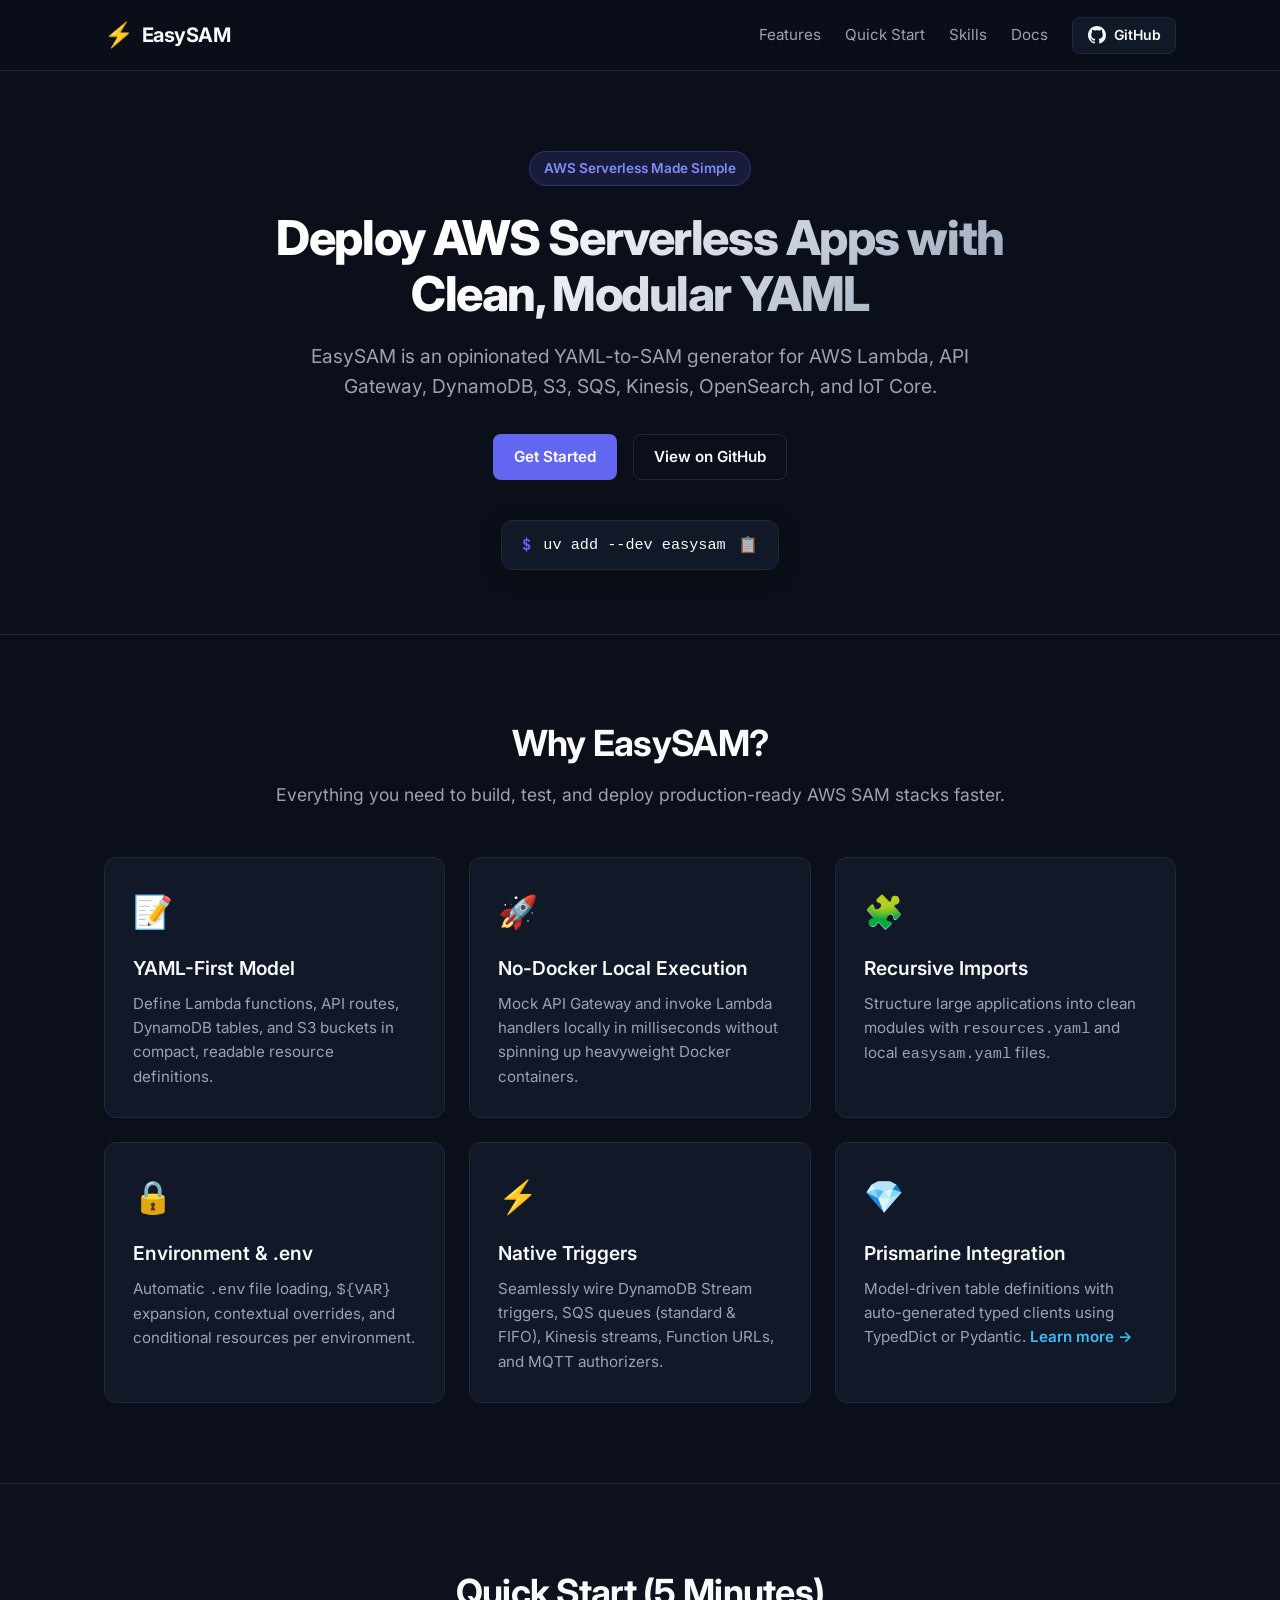
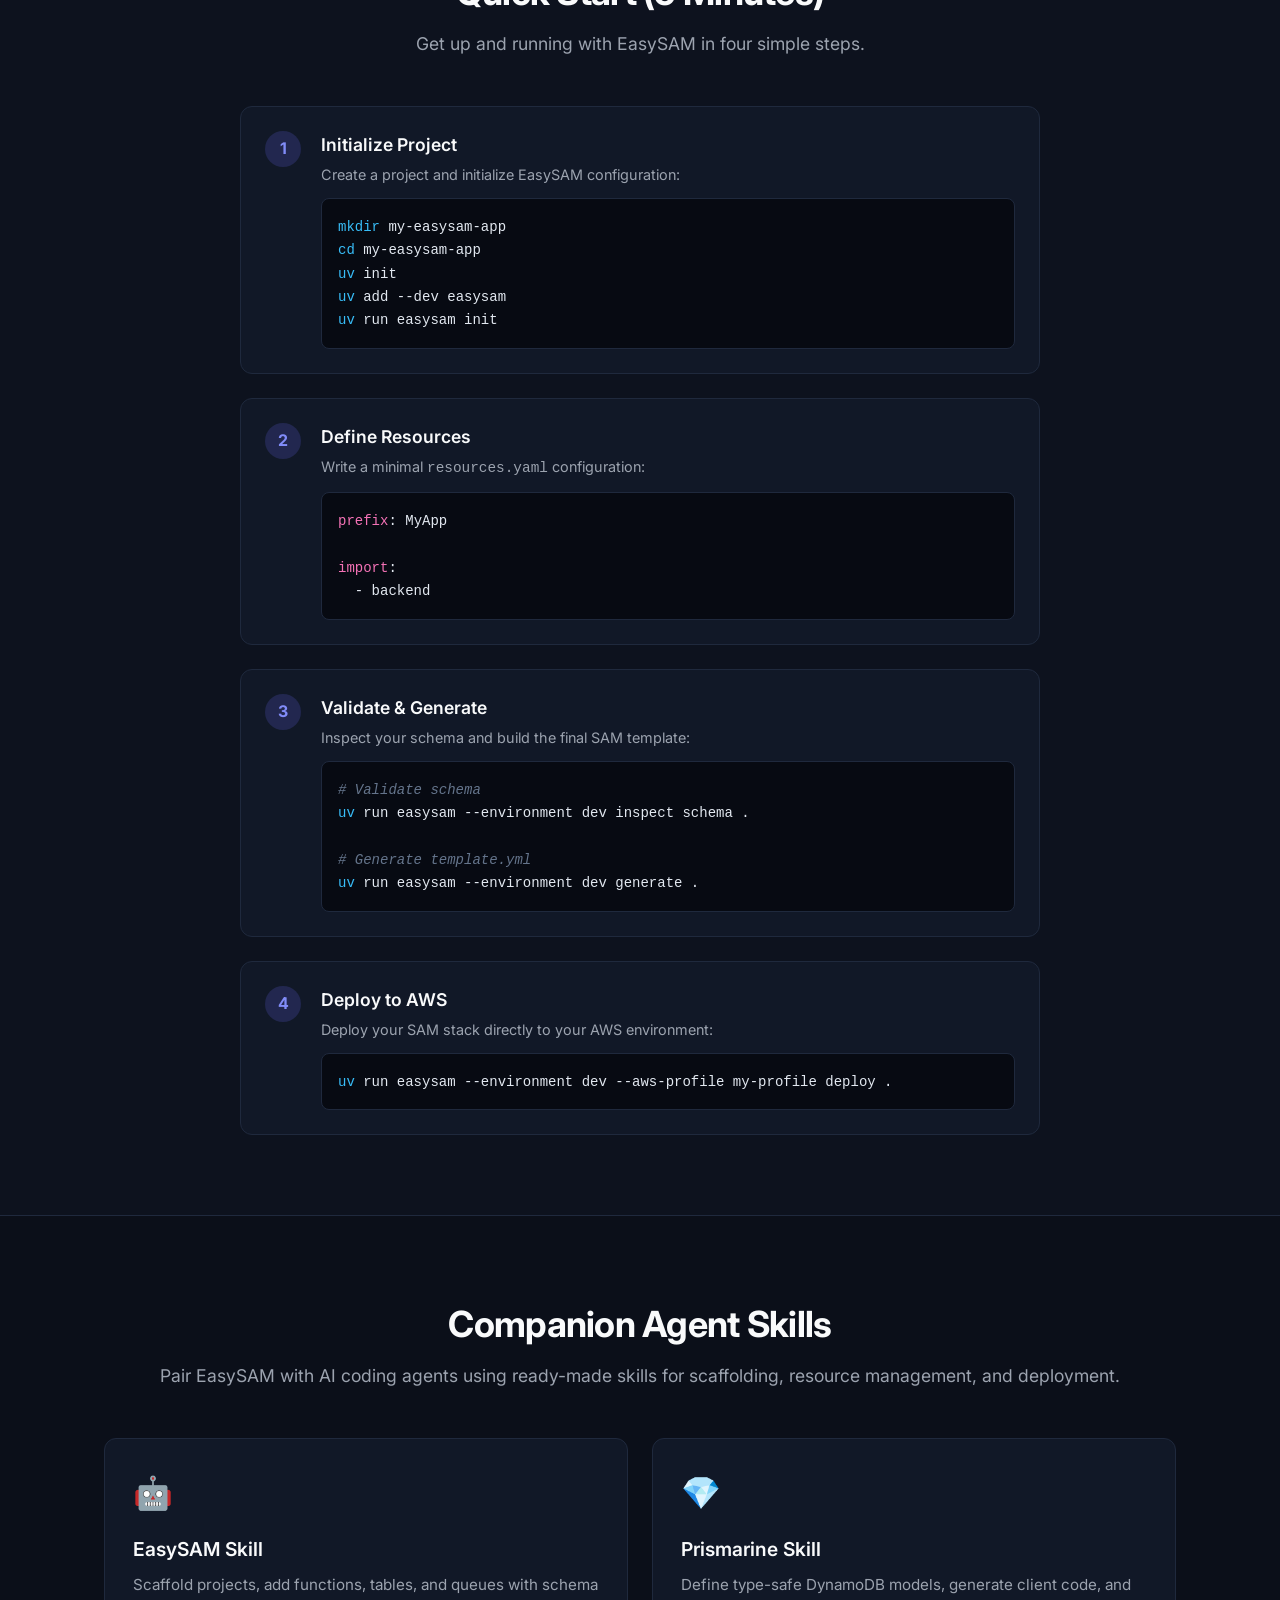
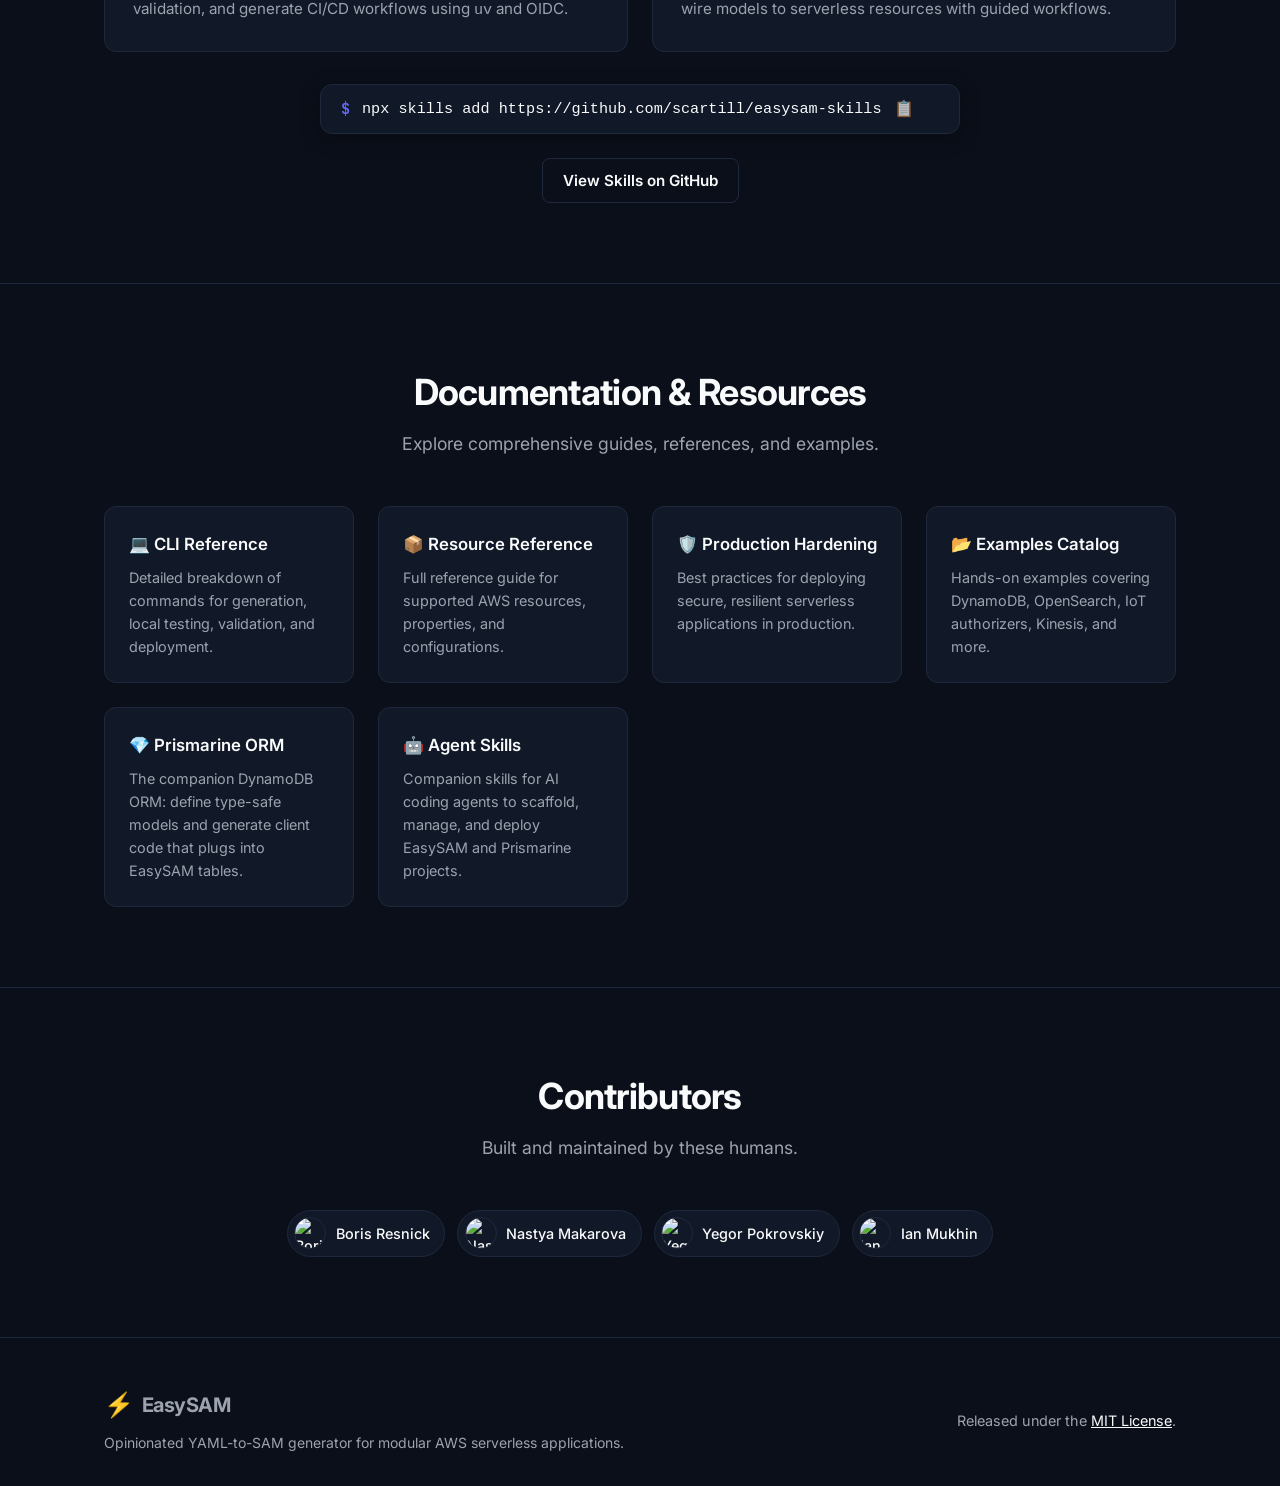
==== commit f2f3c3c0: "landing: Add contributors section Adds a new section to the landing page to showcase contributors. I" ====
--- a/landing/index.html
+++ b/landing/index.html
@@ -233,6 +233,34 @@
         </div>
       </div>
     </section>
+
+    <!-- Contributors Section -->
+    <section id="contributors" class="contributors-section">
+      <div class="container">
+        <div class="section-header">
+          <h2>Contributors</h2>
+          <p>Built and maintained by these humans.</p>
+        </div>
+        <div class="contributors-grid">
+          <a href="https://github.com/scartill" target="_blank" rel="noopener" class="contributor-badge">
+            <img src="https://github.com/scartill.png?size=96" alt="Boris Resnick" width="48" height="48" loading="lazy" />
+            <span>Boris Resnick</span>
+          </a>
+          <a href="https://github.com/nastya-makarova" target="_blank" rel="noopener" class="contributor-badge">
+            <img src="https://github.com/nastya-makarova.png?size=96" alt="Nastya Makarova" width="48" height="48" loading="lazy" />
+            <span>Nastya Makarova</span>
+          </a>
+          <a href="https://github.com/lunavod" target="_blank" rel="noopener" class="contributor-badge">
+            <img src="https://github.com/lunavod.png?size=96" alt="Yegor Pokrovskiy" width="48" height="48" loading="lazy" />
+            <span>Yegor Pokrovskiy</span>
+          </a>
+          <a href="https://github.com/janmuhin" target="_blank" rel="noopener" class="contributor-badge">
+            <img src="https://github.com/janmuhin.png?size=96" alt="Ian Mukhin" width="48" height="48" loading="lazy" />
+            <span>Ian Mukhin</span>
+          </a>
+        </div>
+      </div>
+    </section>
   </main>
 
   <footer class="footer">
--- a/landing/styles.css
+++ b/landing/styles.css
@@ -443,6 +443,45 @@
   font-size: 0.9rem;
 }
 
+/* Contributors Section */
+.contributors-section {
+  padding: 5rem 0;
+  border-top: 1px solid var(--border-color);
+}
+
+.contributors-grid {
+  display: flex;
+  flex-wrap: wrap;
+  justify-content: center;
+  gap: 0.75rem;
+}
+
+.contributor-badge {
+  display: inline-flex;
+  align-items: center;
+  gap: 0.6rem;
+  padding: 0.4rem 0.9rem 0.4rem 0.4rem;
+  background-color: var(--bg-card);
+  border: 1px solid var(--border-color);
+  border-radius: 9999px;
+  font-size: 0.9rem;
+  font-weight: 500;
+  transition: transform 0.2s ease, border-color 0.2s ease, background-color 0.2s ease;
+}
+
+.contributor-badge:hover {
+  transform: translateY(-2px);
+  border-color: var(--border-highlight);
+  background-color: var(--bg-card-hover);
+}
+
+.contributor-badge img {
+  width: 32px;
+  height: 32px;
+  border-radius: 50%;
+  border: 1px solid var(--border-color);
+}
+
 /* Footer */
 .footer {
   border-top: 1px solid var(--border-color);
